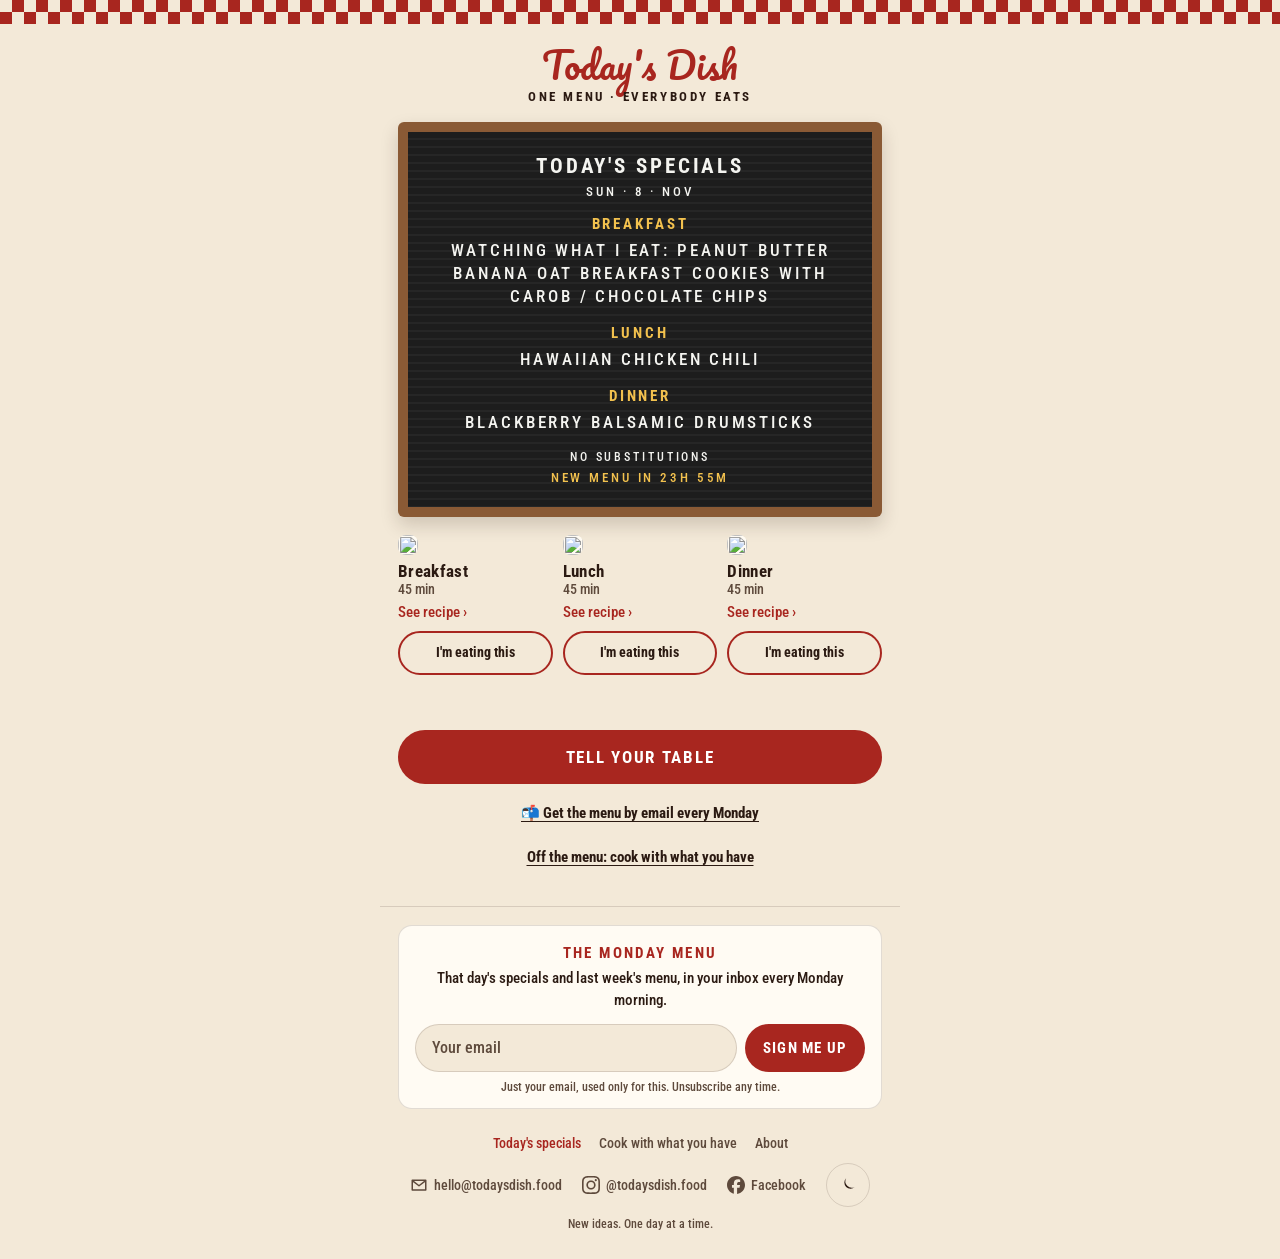
==== index.html @ c0775a4b "Site: Monday email pop-up, always-visible sign-up, and admin page The sign-up pop-up now opens by it" ====
<!DOCTYPE html>
<html lang="en">
<head>
<meta charset="UTF-8">
<title>Today's Dish</title>
<meta name="viewport" content="width=device-width, initial-scale=1">
<meta name="description" content="One breakfast, one lunch and one dinner. Everybody eats the same three meals today.">
<link rel="preconnect" href="https://fonts.googleapis.com">
<link rel="preconnect" href="https://fonts.gstatic.com" crossorigin>
<link href="https://fonts.googleapis.com/css2?family=Pacifico&family=Roboto+Condensed:wght@500;700&display=swap" rel="stylesheet">
<link rel="stylesheet" href="assets/diner.css">
<link rel="icon" href="assets/icon.svg" type="image/svg+xml">
<link rel="icon" href="assets/icon-192.png" type="image/png" sizes="192x192">
<link rel="apple-touch-icon" href="assets/apple-touch-icon.png">
<link rel="manifest" href="manifest.webmanifest">
<meta name="theme-color" content="#A8261F">
<!-- Microsoft Clarity (visitor analytics) -->
<script type="text/javascript">
    (function(c,l,a,r,i,t,y){
        c[a]=c[a]||function(){(c[a].q=c[a].q||[]).push(arguments)};
        t=l.createElement(r);t.async=1;t.src="https://www.clarity.ms/tag/"+i;
        y=l.getElementsByTagName(r)[0];y.parentNode.insertBefore(t,y);
    })(window, document, "clarity", "script", "z5w3vgtm2a");
</script>
<!-- Link previews: a fixed card (scripts/make_preview_card.py). Chat apps keep a link's
     preview for days, so it never names dishes; the shared message text does. -->
<meta property="og:type" content="website">
<meta property="og:site_name" content="Today's Dish">
<meta property="og:title" content="Today's Dish: one menu, everybody eats">
<meta property="og:description" content="Today's breakfast, lunch and dinner, picked for everyone. Just eat them.">
<meta property="og:url" content="https://www.todaysdish.food/">
<meta property="og:image" content="https://www.todaysdish.food/assets/brand/og-card.jpg">
<meta property="og:image:width" content="1200">
<meta property="og:image:height" content="630">
<meta property="og:image:alt" content="Today's Dish: what's on the menu today? Breakfast, lunch and dinner.">
<meta name="twitter:card" content="summary_large_image">
</head>

<body>
<script src="assets/common.js"></script>
<div class="checker" aria-hidden="true"></div>

<header class="site-header">
  <a class="logo" href="./index.html">Today's Dish</a>
  <p class="tagline">One menu · Everybody eats</p>
</header>

<main class="wrap">
  <section class="board-frame" aria-label="Today's specials">
    <div class="board" id="board" aria-live="polite">
      <div class="board-title">Today's specials</div>
      <div class="board-date" id="boardDate">· · ·</div>
    </div>
  </section>

  <div class="tiles" id="tiles"></div>
  <p class="streak" id="streak" aria-live="polite" hidden></p>
  <p class="crowd" id="crowd" hidden></p>

  <div class="actions-col">
    <button type="button" class="btn-primary" onclick="openShareModal()">Tell your table</button>
    <button type="button" class="text-link link-btn" onclick="openMondayEmail()">📬 Get the menu by email every Monday</button>
    <a class="text-link" href="./cook.html">Off the menu: cook with what you have</a>
  </div>
</main>

<footer class="site-footer">
  <a href="./index.html" aria-current="page">Today's specials</a>
  <a href="./cook.html">Cook with what you have</a>
  <a href="./about.html">About</a>
  <div class="footer-social">
    <a class="ig-link" href="https://www.instagram.com/todaysdish.food/" target="_blank" rel="noopener"><svg width="18" height="18" viewBox="0 0 24 24" aria-hidden="true"><path fill="currentColor" d="M7.0301.084c-1.2768.0602-2.1487.264-2.911.5634-.7888.3075-1.4575.72-2.1228 1.3877-.6652.6677-1.075 1.3368-1.3802 2.127-.2954.7638-.4956 1.6365-.552 2.914-.0564 1.2775-.0689 1.6882-.0626 4.947.0062 3.2586.0206 3.6671.0825 4.9473.061 1.2765.264 2.1482.5635 2.9107.308.7889.72 1.4573 1.388 2.1228.6679.6655 1.3365 1.0743 2.1285 1.38.7632.295 1.6361.4961 2.9134.552 1.2773.056 1.6884.069 4.9462.0627 3.2578-.0062 3.668-.0207 4.9478-.0814 1.28-.0607 2.147-.2652 2.9098-.5633.7889-.3086 1.4578-.72 2.1228-1.3881.665-.6682 1.0745-1.3378 1.3795-2.1284.2957-.7632.4966-1.636.552-2.9124.056-1.2809.0692-1.6898.063-4.948-.0063-3.2583-.021-3.6668-.0817-4.9465-.0607-1.2797-.264-2.1487-.5633-2.9117-.3084-.7889-.72-1.4568-1.3876-2.1228C21.2982 1.33 20.628.9208 19.8378.6165 19.074.321 18.2017.1197 16.9244.0645 15.6471.0093 15.236-.005 11.977.0014 8.718.0076 8.31.0215 7.0301.0839m.1402 21.6932c-1.17-.0509-1.8053-.2453-2.2287-.408-.5606-.216-.96-.4771-1.3819-.895-.422-.4178-.6811-.8186-.9-1.378-.1644-.4234-.3624-1.058-.4171-2.228-.0595-1.2645-.072-1.6442-.079-4.848-.007-3.2037.0053-3.583.0607-4.848.05-1.169.2456-1.805.408-2.2282.216-.5613.4762-.96.895-1.3816.4188-.4217.8184-.6814 1.3783-.9003.423-.1651 1.0575-.3614 2.227-.4171 1.2655-.06 1.6447-.072 4.848-.079 3.2033-.007 3.5835.005 4.8495.0608 1.169.0508 1.8053.2445 2.228.408.5608.216.96.4754 1.3816.895.4217.4194.6816.8176.9005 1.3787.1653.4217.3617 1.056.4169 2.2263.0602 1.2655.0739 1.645.0796 4.848.0058 3.203-.0055 3.5834-.061 4.848-.051 1.17-.245 1.8055-.408 2.2294-.216.5604-.4763.96-.8954 1.3814-.419.4215-.8181.6811-1.3783.9-.4224.1649-1.0577.3617-2.2262.4174-1.2656.0595-1.6448.072-4.8493.079-3.2045.007-3.5825-.006-4.848-.0608M16.953 5.5864A1.44 1.44 0 1 0 18.39 4.144a1.44 1.44 0 0 0-1.437 1.4424M5.8385 12.012c.0067 3.4032 2.7706 6.1557 6.173 6.1493 3.4026-.0065 6.157-2.7701 6.1506-6.1733-.0065-3.4032-2.771-6.1565-6.174-6.1498-3.403.0067-6.156 2.771-6.1496 6.1738M8 12.0077a4 4 0 1 1 4.008 3.9921A3.9996 3.9996 0 0 1 8 12.0077"/></svg>@todaysdish.food</a>
    <a class="ig-link" href="https://www.facebook.com/todaysdish.food" target="_blank" rel="noopener"><svg width="18" height="18" viewBox="0 0 24 24" aria-hidden="true"><path fill="currentColor" d="M9.101 23.691v-7.98H6.627v-3.667h2.474v-1.58c0-4.085 1.848-5.978 5.858-5.978.401 0 .955.042 1.468.103a8.68 8.68 0 0 1 1.141.195v3.325a8.623 8.623 0 0 0-.653-.036 26.805 26.805 0 0 0-.733-.009c-.707 0-1.259.096-1.675.309a1.686 1.686 0 0 0-.679.622c-.258.42-.374.995-.374 1.752v1.297h3.919l-.386 2.103-.287 1.564h-3.246v8.245C19.396 23.238 24 18.179 24 12.044c0-6.627-5.373-12-12-12s-12 5.373-12 12c0 5.628 3.874 10.35 9.101 11.647Z"/></svg>Facebook</a>
    <button type="button" class="theme-btn" onclick="toggleDark()" aria-label="Toggle dark mode">
      <svg width="18" height="18" viewBox="0 0 24 24" aria-hidden="true"><path d="M21 14.5A8.5 8.5 0 0 1 9.5 3a7 7 0 1 0 11.5 11.5Z" fill="currentColor"/></svg>
    </button>
  </div>
  <p class="footer-note">New ideas. One day at a time.</p>
</footer>

<!-- Recipe sheet, filled when a photo is tapped -->
<div class="overlay" id="recipeOverlay">
  <div class="sheet" role="dialog" aria-modal="true" aria-labelledby="recipeName">
    <div class="sheet-head">
      <div class="sheet-title">Today's recipe</div>
      <button type="button" class="close-btn" onclick="closeOverlay('recipeOverlay')" aria-label="Close">✕</button>
    </div>
    <div id="recipeImgWrap"></div>
    <p class="sheet-meal" id="recipeMeal"></p>
    <h2 class="sheet-name" id="recipeName"></h2>
    <p class="sheet-meta" id="recipeMeta"></p>
    <button type="button" class="eat-btn" id="eatBtn" aria-pressed="false" onclick="toggleEating()">I'm eating this</button>
    <p class="eat-count" id="eatCount" hidden></p>
    <a class="ig-tag" id="igTag" href="https://www.instagram.com/todaysdish.food/" target="_blank" rel="noopener" hidden><svg width="18" height="18" viewBox="0 0 24 24" aria-hidden="true"><path fill="currentColor" d="M7.0301.084c-1.2768.0602-2.1487.264-2.911.5634-.7888.3075-1.4575.72-2.1228 1.3877-.6652.6677-1.075 1.3368-1.3802 2.127-.2954.7638-.4956 1.6365-.552 2.914-.0564 1.2775-.0689 1.6882-.0626 4.947.0062 3.2586.0206 3.6671.0825 4.9473.061 1.2765.264 2.1482.5635 2.9107.308.7889.72 1.4573 1.388 2.1228.6679.6655 1.3365 1.0743 2.1285 1.38.7632.295 1.6361.4961 2.9134.552 1.2773.056 1.6884.069 4.9462.0627 3.2578-.0062 3.668-.0207 4.9478-.0814 1.28-.0607 2.147-.2652 2.9098-.5633.7889-.3086 1.4578-.72 2.1228-1.3881.665-.6682 1.0745-1.3378 1.3795-2.1284.2957-.7632.4966-1.636.552-2.9124.056-1.2809.0692-1.6898.063-4.948-.0063-3.2583-.021-3.6668-.0817-4.9465-.0607-1.2797-.264-2.1487-.5633-2.9117-.3084-.7889-.72-1.4568-1.3876-2.1228C21.2982 1.33 20.628.9208 19.8378.6165 19.074.321 18.2017.1197 16.9244.0645 15.6471.0093 15.236-.005 11.977.0014 8.718.0076 8.31.0215 7.0301.0839m.1402 21.6932c-1.17-.0509-1.8053-.2453-2.2287-.408-.5606-.216-.96-.4771-1.3819-.895-.422-.4178-.6811-.8186-.9-1.378-.1644-.4234-.3624-1.058-.4171-2.228-.0595-1.2645-.072-1.6442-.079-4.848-.007-3.2037.0053-3.583.0607-4.848.05-1.169.2456-1.805.408-2.2282.216-.5613.4762-.96.895-1.3816.4188-.4217.8184-.6814 1.3783-.9003.423-.1651 1.0575-.3614 2.227-.4171 1.2655-.06 1.6447-.072 4.848-.079 3.2033-.007 3.5835.005 4.8495.0608 1.169.0508 1.8053.2445 2.228.408.5608.216.96.4754 1.3816.895.4217.4194.6816.8176.9005 1.3787.1653.4217.3617 1.056.4169 2.2263.0602 1.2655.0739 1.645.0796 4.848.0058 3.203-.0055 3.5834-.061 4.848-.051 1.17-.245 1.8055-.408 2.2294-.216.5604-.4763.96-.8954 1.3814-.419.4215-.8181.6811-1.3783.9-.4224.1649-1.0577.3617-2.2262.4174-1.2656.0595-1.6448.072-4.8493.079-3.2045.007-3.5825-.006-4.848-.0608M16.953 5.5864A1.44 1.44 0 1 0 18.39 4.144a1.44 1.44 0 0 0-1.437 1.4424M5.8385 12.012c.0067 3.4032 2.7706 6.1557 6.173 6.1493 3.4026-.0065 6.157-2.7701 6.1506-6.1733-.0065-3.4032-2.771-6.1565-6.174-6.1498-3.403.0067-6.156 2.771-6.1496 6.1738M8 12.0077a4 4 0 1 1 4.008 3.9921A3.9996 3.9996 0 0 1 8 12.0077"/></svg><span>Made it? Post your plate with <b>#TodaysDish</b></span></a>
    <h3>Ingredients</h3>
    <ul id="recipeIngredients"></ul>
    <h3>Method</h3>
    <ol id="recipeSteps"></ol>
  </div>
</div>

<script>
const MEALS = [["breakfast", "Breakfast"], ["lunch", "Lunch"], ["dinner", "Dinner"]];
let today = null;

// Board space is tight, so drop filler like "How To Make" from recipe titles
function shortName(name) {
  return String(name || "").replace(/^how to (make|cook)\s+/i, "").replace(/\s+recipe$/i, "").trim();
}

// "YYYY-MM-DD" -> local Date (new Date("YYYY-MM-DD") is UTC and shows the previous day west of GMT)
function parseLocalDate(s) {
  const [y, m, d] = String(s).split("-").map(Number);
  return new Date(y, m - 1, d);
}

function el(tag, className, text) {
  const e = document.createElement(tag);
  if (className) e.className = className;
  if (text !== undefined) e.textContent = text;
  return e;
}

function cookTime(d) {
  if (!d.cookTime) return "";
  const h = Math.floor(d.cookTime / 60), m = d.cookTime % 60;
  return [h ? h + " hr" : "", m ? m + " min" : ""].filter(Boolean).join(" ");
}

function renderBoard(data) {
  const date = parseLocalDate(data.date);
  const day = date.toLocaleDateString("en-GB", { weekday: "short" });
  const month = date.toLocaleDateString("en-GB", { month: "short" });
  document.getElementById("boardDate").textContent = day + " · " + date.getDate() + " · " + month;

  const board = document.getElementById("board");
  const tiles = document.getElementById("tiles");
  for (const [key, label] of MEALS) {
    const d = data[key];
    if (!d) continue;
    board.append(el("div", "board-meal", label), el("div", "board-dish", shortName(d.name)));

    // Each tile: the photo opens the recipe; its own button says "I'm eating this" in one tap
    const tile = el("div", "tile");
    tile.dataset.meal = key;
    const open = el("button", "tile-open");
    open.type = "button";
    open.setAttribute("aria-label", label + ": " + d.name + ". See recipe");
    open.onclick = () => openRecipe(key, label);
    const img = el("img");
    img.src = d.image;
    img.alt = "";
    const photo = el("span", "tile-photo");
    photo.append(img, el("span", "tile-check", "✓"));
    open.append(photo, el("span", "tile-label", label));
    if (cookTime(d)) open.append(el("span", "tile-time", cookTime(d)));
    open.append(el("span", "tile-hint", "See recipe ›"));

    const eat = el("button", "tile-eat", "I'm eating this");
    eat.type = "button";
    eat.setAttribute("aria-pressed", "false");
    eat.setAttribute("aria-label", "I'm eating today's " + label.toLowerCase());
    eat.onclick = () => toggleEating(key);

    tile.append(open, eat, el("span", "tile-count"));
    tiles.append(tile);
  }
  board.append(el("div", "board-foot", "No substitutions"), el("div", "board-next", ""));
  updateCountdown();
  setInterval(updateCountdown, 30000);
  renderEating();

  const names = MEALS.filter(([k]) => data[k]).map(([k, label]) => label + ": " + shortName(data[k].name));
  setShareText("Today's specials 🍽️ " + names.join(". ") + ". Everybody eats the same today #TodaysDish");
}

function openRecipe(key, label) {
  const d = today[key];
  const img = el("img", "sheet-img");
  img.src = d.image;
  img.alt = d.name;
  document.getElementById("recipeImgWrap").replaceChildren(img);
  document.getElementById("recipeMeal").textContent = label;
  document.getElementById("recipeName").textContent = d.name;
  const n = Array.isArray(d.ingredients) ? d.ingredients.length : 0;
  document.getElementById("recipeMeta").textContent = [cookTime(d), n ? n + " ingredients" : ""].filter(Boolean).join(" · ");

  const ing = document.getElementById("recipeIngredients");
  ing.replaceChildren(...(d.ingredients || []).map(i => el("li", "", i)));
  const steps = document.getElementById("recipeSteps");
  steps.replaceChildren(...(d.steps || []).map(s => el("li", "", s)));

  openMeal = key;
  renderEating();
  openOverlay("recipeOverlay");
}

/* Countdown: the menu changes at 00:00 GMT */
function updateCountdown() {
  const now = new Date();
  const next = new Date(Date.UTC(now.getUTCFullYear(), now.getUTCMonth(), now.getUTCDate()));
  if (next <= now) next.setUTCDate(next.getUTCDate() + 1);
  const mins = Math.ceil((next - now) / 60000);
  const h = Math.floor(mins / 60), m = mins % 60;
  const node = document.querySelector(".board-next");
  if (node) node.textContent = "New menu in " + (h ? h + "h " + m + "m" : m + "m");
}

/* "I'm eating this" and streak, kept on this device only (no accounts) */
const EAT_KEY = "todaysdish_eating";
let openMeal = null;

function loadEating() {
  try { return JSON.parse(localStorage.getItem(EAT_KEY)) || {}; } catch (e) { return {}; }
}
function saveEating(log) {
  // Two months is plenty for a streak
  const keep = Object.keys(log).sort().slice(-60);
  try { localStorage.setItem(EAT_KEY, JSON.stringify(Object.fromEntries(keep.map(k => [k, log[k]])))); } catch (e) {}
}
function shiftDate(iso, days) {
  const d = parseLocalDate(iso);
  d.setDate(d.getDate() + days);
  return d.getFullYear() + "-" + String(d.getMonth() + 1).padStart(2, "0") + "-" + String(d.getDate()).padStart(2, "0");
}
function streakDays(log, todayIso) {
  // Today counts once picked; until then a streak running to yesterday is still alive
  let day = (log[todayIso] || []).length ? todayIso : shiftDate(todayIso, -1);
  let n = 0;
  while ((log[day] || []).length) { n++; day = shiftDate(day, -1); }
  return n;
}

function toggleEating(meal = openMeal) {
  if (!today || !meal) return;
  const log = loadEating();
  const picks = new Set(log[today.date] || []);
  const adding = !picks.has(meal);
  if (adding) picks.add(meal); else picks.delete(meal);
  if (picks.size) log[today.date] = [...picks]; else delete log[today.date];
  saveEating(log);
  renderEating();
  sendEating(meal, adding);
  if (adding) {
    const n = streakDays(log, today.date);
    showToast(n > 1 ? "Enjoy! 🔥 " + n + "-day streak" : "Enjoy! Come back tomorrow to start a streak 🔥");
    offerMondayEmail();
  }
}

function renderEating() {
  if (!today) return;
  const log = loadEating();
  const picks = log[today.date] || [];
  document.querySelectorAll(".tile").forEach(t => {
    const on = picks.includes(t.dataset.meal);
    t.classList.toggle("eating", on);
    const b = t.querySelector(".tile-eat");
    b.setAttribute("aria-pressed", on ? "true" : "false");
    b.textContent = on ? "✓ Eating" : "I'm eating this";
  });

  const btn = document.getElementById("eatBtn");
  const on = openMeal && picks.includes(openMeal);
  btn.setAttribute("aria-pressed", on ? "true" : "false");
  btn.textContent = on ? "✓ You're eating this" : "I'm eating this";
  document.getElementById("igTag").hidden = !on;

  const n = streakDays(log, today.date);
  const line = document.getElementById("streak");
  const labels = MEALS.filter(([k]) => picks.includes(k)).map(([, l]) => l.toLowerCase());
  if (picks.length) {
    line.textContent = (n > 1 ? "🔥 " + n + "-day streak · " : "") + "You're eating today's " + labels.join(" and ");
  } else if (n > 0) {
    line.textContent = "🔥 " + n + "-day streak. Tap I'm eating this to keep it going";
  }
  line.hidden = !picks.length && n === 0;
  renderCounts();
}

/* Shared count of everyone eating today's dishes (Cloudflare Worker + D1).
   If the counter isn't reachable the lines stay hidden and nothing else changes. */
const COUNTER_URL = "https://todaysdish-ingredients.mattbrianburnett.workers.dev/eats";
const SHOW_COUNTS_FROM = 3; // a near-empty counter reads as nobody's here
let counts = null;

function deviceId() {
  try {
    let id = localStorage.getItem("todaysdish_device");
    if (!id) {
      id = crypto.randomUUID();
      localStorage.setItem("todaysdish_device", id);
    }
    return id;
  } catch (e) {
    return null;
  }
}
function takeCounts(c) {
  if (c && typeof c.people === "number" && c.day === today.date) {
    counts = c;
    renderCounts();
  }
}
function loadCounts() {
  fetch(COUNTER_URL + "?day=" + encodeURIComponent(today.date))
    .then(r => r.ok ? r.json() : null).then(takeCounts).catch(() => {});
}
function sendEating(meal, eating) {
  const device = deviceId();
  if (!device) return;
  fetch(COUNTER_URL, {
    method: "POST",
    headers: { "Content-Type": "application/json" },
    body: JSON.stringify({ day: today.date, meal, device, eating })
  }).then(r => r.ok ? r.json() : null).then(takeCounts).catch(() => {});
}
function renderCounts() {
  const crowd = document.getElementById("crowd");
  const people = counts ? counts.people : 0;
  crowd.hidden = people < SHOW_COUNTS_FROM;
  crowd.textContent = people.toLocaleString() + " people are eating today's specials";

  document.querySelectorAll(".tile").forEach(t => {
    const n = counts ? counts[t.dataset.meal] || 0 : 0;
    const c = t.querySelector(".tile-count");
    c.textContent = n >= SHOW_COUNTS_FROM ? n.toLocaleString() + " eating" : "";
  });

  const one = document.getElementById("eatCount");
  const n = counts && openMeal ? counts[openMeal] || 0 : 0;
  one.hidden = n < SHOW_COUNTS_FROM;
  one.textContent = n.toLocaleString() + " people are eating this today";
}

// "no-cache" revalidates with the server so returning visitors never see yesterday's cached file
fetch("today.json", { cache: "no-cache" })
  .then(r => { if (!r.ok) throw new Error(r.status); return r.json(); })
  .then(data => {
    today = data;
    renderBoard(data);
    loadCounts();
  })
  .catch(() => {
    document.getElementById("boardDate").textContent = "Refresh the page to see today's specials";
  });
</script>
</body>
</html>
---- assets/diner.css ----
/* Today's Dish: shared diner letterboard theme for every page */
:root {
  --bg: #F3E9D8;
  --ink: #2B1A12;
  --muted: #5E4A3C;
  --red: #A8261F;
  --btn: #A8261F;
  --btn-text: #FFFFFF;
  --card: #FFFBF3;
  --border: rgba(43, 26, 18, 0.14);
  --frame: #8A5A35;
  --felt: #1D1D1D;
  --felt-line: #262626;
  --letter: #F4F4F0;
  --gold: #F2C14E;
  --shadow: 0 8px 18px rgba(43, 26, 18, 0.18);
  /* Motion tokens */
  --ease-out: cubic-bezier(0.23, 1, 0.32, 1);
  --ease-drawer: cubic-bezier(0.32, 0.72, 0, 1);
  --ease-in-out: cubic-bezier(0.77, 0, 0.175, 1);
  color-scheme: light;
}
body.dark {
  --bg: #17120E;
  --ink: #F3E9D8;
  --muted: #C9B8A6;
  --red: #F06A5F;
  --card: #221A14;
  --border: rgba(243, 233, 216, 0.14);
  --frame: #6B4529;
  --shadow: 0 10px 24px rgba(0, 0, 0, 0.45);
  color-scheme: dark;
}

* { box-sizing: border-box; }
body {
  margin: 0;
  min-height: 100vh;
  background: var(--bg);
  color: var(--ink);
  font-family: "Roboto Condensed", "Arial Narrow", Arial, sans-serif;
  -webkit-tap-highlight-color: transparent;
}
a { color: var(--ink); }
a:hover { color: var(--red); }
button { font-family: inherit; }
:focus-visible { outline: 3px solid var(--gold); outline-offset: 2px; }

.checker {
  height: 24px;
  background: repeating-conic-gradient(var(--btn) 0 25%, var(--bg) 0 50%) 0 0 / 24px 24px;
}

.wrap { max-width: 520px; margin: 0 auto; padding: 0 18px; }
.wrap.wide { max-width: 1100px; }

/* Header */
.site-header { text-align: center; padding: 18px 18px 0; }
.logo {
  font-family: "Pacifico", cursive;
  font-size: 36px;
  line-height: 1.25;
  color: var(--red);
  text-decoration: none;
}
.logo:hover { color: var(--red); }
.tagline {
  margin: 2px 0 0;
  font-size: 13px;
  font-weight: 700;
  letter-spacing: 0.2em;
  text-transform: uppercase;
}

/* Letterboard */
.board-frame {
  margin: 18px 0 0;
  padding: 10px;
  background: var(--frame);
  border-radius: 6px;
  box-shadow: var(--shadow);
}
.board {
  padding: 22px 14px;
  background-color: var(--felt);
  background-image: repeating-linear-gradient(180deg, var(--felt) 0 6px, var(--felt-line) 6px 8px);
  color: var(--letter);
  text-align: center;
  text-transform: uppercase;
  letter-spacing: 0.18em;
  font-weight: 500;
  display: flex;
  flex-direction: column;
  gap: 6px;
  min-height: 300px;
  justify-content: center;
}
.board-title { font-size: 21px; font-weight: 700; }
.board-date { font-size: 13px; }
.board-meal { margin-top: 10px; font-size: 15px; font-weight: 700; color: var(--gold); }
.board-dish { font-size: 17px; line-height: 1.35; }
.board-foot { margin-top: 10px; font-size: 12px; }
.board-next { font-size: 13px; color: var(--gold); }

/* Photo tiles under the board */
.tiles { display: grid; grid-template-columns: repeat(3, minmax(0, 1fr)); gap: 10px; margin: 18px 0 0; }
.tile { display: flex; flex-direction: column; align-items: stretch; gap: 10px; text-align: center; }
.tile-open {
  display: flex;
  flex-direction: column;
  gap: 6px;
  padding: 0;
  border: none;
  background: transparent;
  color: var(--ink);
  cursor: pointer;
  text-align: center;
}
/* One-tap "I'm eating this" under each photo */
.tile-eat {
  min-height: 44px;
  padding: 0 6px;
  border: 2px solid var(--btn);
  border-radius: 999px;
  background: transparent;
  color: var(--ink);
  font-size: 14px;
  font-weight: 700;
  line-height: 1.1;
  cursor: pointer;
  transition: transform 160ms var(--ease-out), background-color 200ms ease, color 200ms ease;
}
.tile-eat[aria-pressed="true"] { background: var(--btn); color: var(--btn-text); }
.tile-eat:active { transform: scale(0.97); }
.tile-count { min-height: 1.2em; font-size: 13px; font-weight: 700; color: var(--red); }
.tile img {
  width: 100%;
  aspect-ratio: 1 / 1;
  border-radius: 8px;
  object-fit: cover;
  display: block;
  background: var(--card);
  transition: transform 160ms var(--ease-out);
}
.tile-photo { position: relative; display: block; }
/* "You're eating this" badge on the photo */
.tile-check {
  position: absolute;
  top: 6px;
  right: 6px;
  width: 28px;
  height: 28px;
  border-radius: 50%;
  background: var(--btn);
  color: #FFFFFF;
  font-size: 16px;
  font-weight: 700;
  display: flex;
  align-items: center;
  justify-content: center;
  box-shadow: 0 2px 6px rgba(0, 0, 0, 0.3);
  opacity: 0;
  transform: scale(0.9);
  transition: opacity 200ms var(--ease-out), transform 200ms var(--ease-out);
}
.tile.eating .tile-check { opacity: 1; transform: scale(1); }
.tile.eating img { outline: 3px solid var(--btn); outline-offset: -3px; }
.tile-label { font-size: 17px; font-weight: 700; letter-spacing: 0.02em; }
.tile-time { margin-top: -6px; font-size: 14px; font-weight: 500; color: var(--muted); }
.tile-hint {
  font-size: 15px;
  font-weight: 500;
  color: var(--red);
}
@media (hover: hover) and (pointer: fine) { .tile-open:hover .tile-hint { text-decoration: underline; text-underline-offset: 3px; } }
@media (hover: hover) and (pointer: fine) { .tile-open:hover img { transform: translateY(-2px); } }
.tile-open:active img { transform: scale(0.97); }

/* Buttons and links */
.actions-col { display: flex; flex-direction: column; gap: 14px; align-items: center; margin: 30px 0 0; }
.btn-primary {
  width: 100%;
  min-height: 54px;
  border: none;
  border-radius: 999px;
  background: var(--btn);
  color: var(--btn-text);
  font-size: 17px;
  font-weight: 700;
  letter-spacing: 0.1em;
  text-transform: uppercase;
  cursor: pointer;
  transition: transform 160ms var(--ease-out);
}
.btn-primary:active { transform: scale(0.97); }
/* A link styled as the main button keeps white text (plain links turn red on hover) */
a.btn-primary { display: flex; align-items: center; justify-content: center; text-decoration: none; }
a.btn-primary, a.btn-primary:hover { color: var(--btn-text); }
.btn-primary:disabled { opacity: 0.6; cursor: not-allowed; }
.text-link { font-size: 15px; font-weight: 700; text-underline-offset: 3px; padding: 6px 0; }
.streak { margin: 22px 0 0; text-align: center; font-size: 15px; font-weight: 700; line-height: 1.4; }
.eat-btn {
  margin: 14px 0 4px;
  width: 100%;
  min-height: 50px;
  border: 2px solid var(--btn);
  border-radius: 999px;
  background: transparent;
  color: var(--ink);
  font-size: 16px;
  font-weight: 700;
  letter-spacing: 0.08em;
  text-transform: uppercase;
  cursor: pointer;
  transition: transform 160ms var(--ease-out), background-color 200ms ease, color 200ms ease;
}
.eat-btn[aria-pressed="true"] { background: var(--btn); color: var(--btn-text); }
.crowd { margin: 6px 0 0; text-align: center; font-size: 14px; font-weight: 700; color: var(--red); letter-spacing: 0.04em; }
.eat-count { margin: 4px 0 0; text-align: center; font-size: 14px; font-weight: 700; color: var(--muted); }
.eat-btn:active { transform: scale(0.97); }

/* Footer */
.site-footer {
  margin: 34px auto 0;
  padding: 18px 18px 28px;
  border-top: 1px solid var(--border);
  max-width: 520px;
  display: flex;
  flex-wrap: wrap;
  justify-content: center;
  align-items: center;
  gap: 4px 18px;
  font-size: 14px;
  font-weight: 500;
}
.site-footer a { text-decoration: none; padding: 8px 0; color: var(--muted); }
.site-footer a:hover { color: var(--red); }
.site-footer a[aria-current="page"] { color: var(--red); }
.theme-btn {
  min-width: 44px;
  min-height: 44px;
  border: 1px solid var(--border);
  border-radius: 999px;
  background: transparent;
  color: var(--ink);
  display: inline-flex;
  align-items: center;
  justify-content: center;
  cursor: pointer;
}
.footer-note { width: 100%; margin: 6px 0 0; text-align: center; font-size: 12px; font-weight: 500; color: var(--muted); }

/* Section heading used on cook and about */
.page-title {
  margin: 22px 0 4px;
  font-size: 26px;
  font-weight: 700;
  letter-spacing: 0.12em;
  text-transform: uppercase;
  text-align: center;
}
.page-sub { margin: 0; text-align: center; color: var(--muted); font-size: 15px; }

/* Cards (cook results, about) */
.card {
  background: var(--card);
  border: 1px solid var(--border);
  border-radius: 14px;
  padding: 18px;
  box-shadow: var(--shadow);
}
.card h2 { margin: 0 0 8px; font-size: 20px; line-height: 1.25; }
.card p { margin: 0 0 10px; line-height: 1.55; font-size: 16px; }
.card img { width: 100%; border-radius: 10px; margin: 10px 0 12px; display: block; }
.badges { display: flex; gap: 6px; flex-wrap: wrap; margin-bottom: 10px; }
.badge {
  font-size: 12px;
  font-weight: 700;
  padding: 5px 10px;
  border-radius: 999px;
  border: 1px solid var(--border);
  color: var(--muted);
  letter-spacing: 0.04em;
}
.badge.accent { color: var(--red); border-color: var(--red); }
.badge.good { color: var(--ink); background: var(--gold); border-color: var(--gold); }
body.dark .badge.good { color: #2B1A12; }
.card h3, .sheet h3 {
  margin: 16px 0 8px;
  font-size: 13px;
  font-weight: 700;
  letter-spacing: 0.16em;
  text-transform: uppercase;
  color: var(--red);
}
.card ul, .card ol, .sheet ul, .sheet ol { margin: 0 0 0 20px; padding: 0; line-height: 1.5; }
.card li, .sheet li { margin-bottom: 6px; }
hr.sep { border: none; border-top: 1px dashed var(--border); margin: 14px 0; }

/* Toast */
.toast {
  position: fixed;
  left: 50%;
  bottom: 18px;
  transform: translateX(-50%);
  background: var(--ink);
  color: var(--bg);
  border-radius: 999px;
  padding: 10px 16px;
  font-size: 14px;
  font-weight: 700;
  z-index: 10002;
  /* Transitions (not keyframes) so a second copy mid-animation retargets smoothly */
  visibility: hidden;
  opacity: 0;
  transform: translate(-50%, 100%);
  transition: opacity 400ms ease, transform 400ms ease, visibility 0s linear 400ms;
}
.toast.show {
  visibility: visible;
  opacity: 1;
  transform: translate(-50%, 0);
  transition: opacity 400ms ease, transform 400ms ease, visibility 0s;
}

/* Overlays: share sheet and recipe sheet.
   Always laid out; visibility delays on close so the slide-down can finish. */
.overlay {
  position: fixed;
  inset: 0;
  background: rgba(20, 12, 8, 0.6);
  display: flex;
  align-items: flex-end;
  justify-content: center;
  z-index: 10001;
  visibility: hidden;
  opacity: 0;
  transition: opacity 500ms var(--ease-drawer), visibility 0s linear 500ms;
}
.overlay.open {
  visibility: visible;
  opacity: 1;
  transition: opacity 500ms var(--ease-drawer), visibility 0s;
}
.sheet {
  width: min(560px, 100%);
  max-height: 88vh;
  overflow-y: auto;
  background: var(--card);
  color: var(--ink);
  border-radius: 18px 18px 0 0;
  padding: 18px 18px 28px;
  box-shadow: var(--shadow);
  /* Phone: a drawer from the bottom edge, leaving the way it came */
  transform: translateY(100%);
  transition: transform 500ms var(--ease-drawer);
}
.overlay.open .sheet { transform: translateY(0); }
@media (min-width: 640px) {
  /* Wider screens: a centred modal, so it scales in place instead */
  .overlay { align-items: center; transition-duration: 250ms, 0s; transition-delay: 0s, 250ms; transition-timing-function: var(--ease-out), linear; }
  .overlay.open { transition-delay: 0s; }
  .sheet {
    border-radius: 18px;
    opacity: 0;
    transform: scale(0.96);
    transition: opacity 250ms var(--ease-out), transform 250ms var(--ease-out);
  }
  .overlay.open .sheet { opacity: 1; transform: scale(1); }
}
.sheet-head { display: flex; justify-content: space-between; align-items: center; gap: 12px; margin-bottom: 10px; }
.sheet-title { font-size: 15px; font-weight: 700; letter-spacing: 0.16em; text-transform: uppercase; }
.close-btn {
  min-width: 44px;
  min-height: 44px;
  border: 1px solid var(--border);
  border-radius: 999px;
  background: transparent;
  color: var(--ink);
  font-size: 18px;
  cursor: pointer;
}
.sheet-img { width: 100%; aspect-ratio: 3 / 2; object-fit: cover; border-radius: 12px; display: block; }
.sheet-meal { margin: 14px 0 0; font-size: 12px; font-weight: 700; letter-spacing: 0.16em; text-transform: uppercase; color: var(--red); }
.sheet-name { margin: 4px 0 4px; font-size: 24px; line-height: 1.2; }
.sheet-meta { margin: 0; color: var(--muted); font-size: 14px; }

.share-grid { display: grid; grid-template-columns: repeat(4, minmax(0, 1fr)); gap: 6px 4px; margin: 4px 0 16px; }
.share-icon {
  border: none;
  background: transparent;
  color: var(--ink);
  border-radius: 14px;
  padding: 8px 2px;
  display: flex;
  flex-direction: column;
  align-items: center;
  gap: 8px;
  font-size: 13px;
  font-weight: 700;
  cursor: pointer;
  /* Settles in a beat behind the sheet, one after another (delays below) */
  opacity: 0;
  transform: translateY(8px);
  transition: opacity 300ms var(--ease-out), transform 300ms var(--ease-out), border-color 200ms ease, background-color 200ms ease;
}
.overlay.open .share-icon { opacity: 1; transform: translateY(0); }
.overlay.open .share-icon:nth-child(1) { transition-delay: 80ms, 80ms, 0s, 0s; }
.overlay.open .share-icon:nth-child(2) { transition-delay: 120ms, 120ms, 0s, 0s; }
.overlay.open .share-icon:nth-child(3) { transition-delay: 160ms, 160ms, 0s, 0s; }
.overlay.open .share-icon:nth-child(4) { transition-delay: 200ms, 200ms, 0s, 0s; }
.overlay.open .share-icon:nth-child(5) { transition-delay: 240ms, 240ms, 0s, 0s; }
.overlay.open .share-icon:nth-child(6) { transition-delay: 280ms, 280ms, 0s, 0s; }
.overlay.open .share-icon:nth-child(7) { transition-delay: 320ms, 320ms, 0s, 0s; }
.overlay.open .share-icon:nth-child(8) { transition-delay: 360ms, 360ms, 0s, 0s; }
.overlay.open .share-icon:active { transform: scale(0.97); transition-delay: 0s; transition-duration: 160ms; }
@media (hover: hover) and (pointer: fine) {
  .share-icon:hover { background-color: var(--bg); }
}
.share-dot {
  width: 52px;
  height: 52px;
  border-radius: 50%;
  display: flex;
  align-items: center;
  justify-content: center;
}
.share-dot svg { width: 26px; height: 26px; display: block; }
.share-logo { width: 52px; height: 52px; display: block; }

/* Hover (mouse only): the circle lifts on a transition so it retargets cleanly when the
   pointer leaves; the mark gives one small wiggle. Separate translate/scale/rotate
   properties so the wiggle doesn't cancel the lift. */
.share-dot, .share-logo { transition: translate 200ms var(--ease-out), scale 200ms var(--ease-out); }
@media (hover: hover) and (pointer: fine) {
  .share-icon:hover .share-dot, .share-icon:hover .share-logo { translate: 0 -3px; scale: 1.06; }
  .share-icon:hover .share-dot svg, .share-icon:hover .share-logo { animation: share-wiggle 400ms var(--ease-in-out); }
}
@keyframes share-wiggle {
  0% { rotate: 0deg; }
  25% { rotate: -10deg; }
  50% { rotate: 8deg; }
  75% { rotate: -4deg; }
  100% { rotate: 0deg; }
}
/* Black marks (X, TikTok) need an edge to separate them from the dark sheet */
body.dark .share-dot { box-shadow: inset 0 0 0 1px rgba(255, 255, 255, 0.18); }
.copy-row { display: flex; gap: 10px; }
.copy-input {
  flex: 1;
  min-width: 0;
  min-height: 48px;
  padding: 0 12px;
  border-radius: 12px;
  border: 1px solid var(--border);
  background: transparent;
  color: var(--ink);
  font-size: 16px;
}
.copy-btn {
  min-height: 48px;
  padding: 0 18px;
  border: none;
  border-radius: 12px;
  background: var(--btn);
  color: var(--btn-text);
  font-weight: 700;
  cursor: pointer;
  transition: transform 160ms var(--ease-out);
}
.copy-btn:active { transform: scale(0.97); }
.modal-note { margin: 10px 0 0; color: var(--muted); font-size: 13px; line-height: 1.4; }

/* Reduced motion: keep the fades that explain what happened, drop the movement */
@media (prefers-reduced-motion: reduce) {
  .sheet, .overlay.open .sheet { transform: none; opacity: 0; transition: opacity 200ms ease; }
  .overlay.open .sheet { opacity: 1; }
  .share-icon, .overlay.open .share-icon { transform: none; transition: opacity 200ms ease; transition-delay: 0s; }
  .toast, .toast.show { transform: translate(-50%, 0); }
  .share-icon:hover .share-dot, .share-icon:hover .share-logo { translate: none; scale: none; }
  .share-icon:hover .share-dot svg, .share-icon:hover .share-logo { animation: none; }
  .tile img { transition: none; }
  .tile-open:hover img { transform: none; }
}
@media (prefers-reduced-motion: reduce) {
  .tile-check { transform: none; }
}

/* Instagram links */
.ig-link { display: inline-flex; align-items: center; gap: 6px; }
.ig-tag {
  display: inline-flex;
  align-items: center;
  justify-content: center;
  gap: 8px;
  font-size: 15px;
  text-decoration: none;
  padding: 8px 0;
  line-height: 1.3;
}
.ig-tag svg { flex-shrink: 0; color: var(--red); }
.ig-tag:hover span { text-decoration: underline; text-underline-offset: 3px; }
.ig-tag { width: 100%; margin-top: 6px; }
.ig-tag[hidden] { display: none; }

/* Instagram and Facebook together, on their own line under the footer links */
.footer-social { width: 100%; display: flex; flex-wrap: wrap; justify-content: center; align-items: center; gap: 4px 20px; }

/* Monday email: footer form and the one-time card after "I'm eating this" */
.news {
  width: 100%;
  margin: 0 0 14px;
  padding: 18px 16px 14px;
  background: var(--card);
  border: 1px solid var(--border);
  border-radius: 14px;
  text-align: center;
}
.news-title { margin: 0; font-size: 15px; font-weight: 700; letter-spacing: 0.16em; text-transform: uppercase; color: var(--red); }
.news-sub { margin: 6px 0 12px; font-size: 15px; line-height: 1.45; color: var(--ink); }
.news-form { display: flex; gap: 8px; }
.news-input {
  flex: 1;
  min-width: 0;
  min-height: 48px;
  padding: 0 16px;
  border: 1px solid var(--border);
  border-radius: 999px;
  background: var(--bg);
  color: var(--ink);
  font: 500 16px "Roboto Condensed", Arial, sans-serif; /* 16px stops phones zooming in */
}
.news-input::placeholder { color: var(--muted); }
.news-hp { position: absolute; left: -9999px; width: 1px; height: 1px; opacity: 0; }
.news-btn {
  min-height: 48px;
  padding: 0 18px;
  border: none;
  border-radius: 999px;
  background: var(--btn);
  color: var(--btn-text);
  font: 700 15px "Roboto Condensed", Arial, sans-serif;
  letter-spacing: 0.08em;
  text-transform: uppercase;
  white-space: nowrap;
  cursor: pointer;
  transition: transform 160ms var(--ease-out);
}
.news-btn:active { transform: scale(0.97); }
.news-btn:disabled { opacity: 0.7; cursor: default; }
.news-note { margin: 8px 0 0; min-height: 1.2em; font-size: 12px; color: var(--muted); }
.news-done { margin: 4px 0 0; font-size: 16px; font-weight: 700; line-height: 1.4; }
/* The pop-up uses the shared sheet; these only set its content */
.news-sheet { text-align: center; }
.news-hero { margin: 6px 0 0; font-size: 26px; font-weight: 700; line-height: 1.2; }
.news-sheet .news-sub { margin: 8px 0 16px; font-size: 16px; }
.news-later {
  margin: 4px auto 0;
  min-height: 44px;
  padding: 0 14px;
  border: none;
  background: none;
  color: var(--muted);
  font: 500 14px "Roboto Condensed", Arial, sans-serif;
  text-decoration: underline;
  text-underline-offset: 3px;
  cursor: pointer;
}
/* A button that reads as a text link (opens the pop-up from the home page) */
.link-btn { border: none; background: none; color: var(--ink); cursor: pointer; font-family: inherit; text-decoration: underline; }
.link-btn:hover { color: var(--red); }
@media (max-width: 380px) {
  .news-form { flex-direction: column; }
}
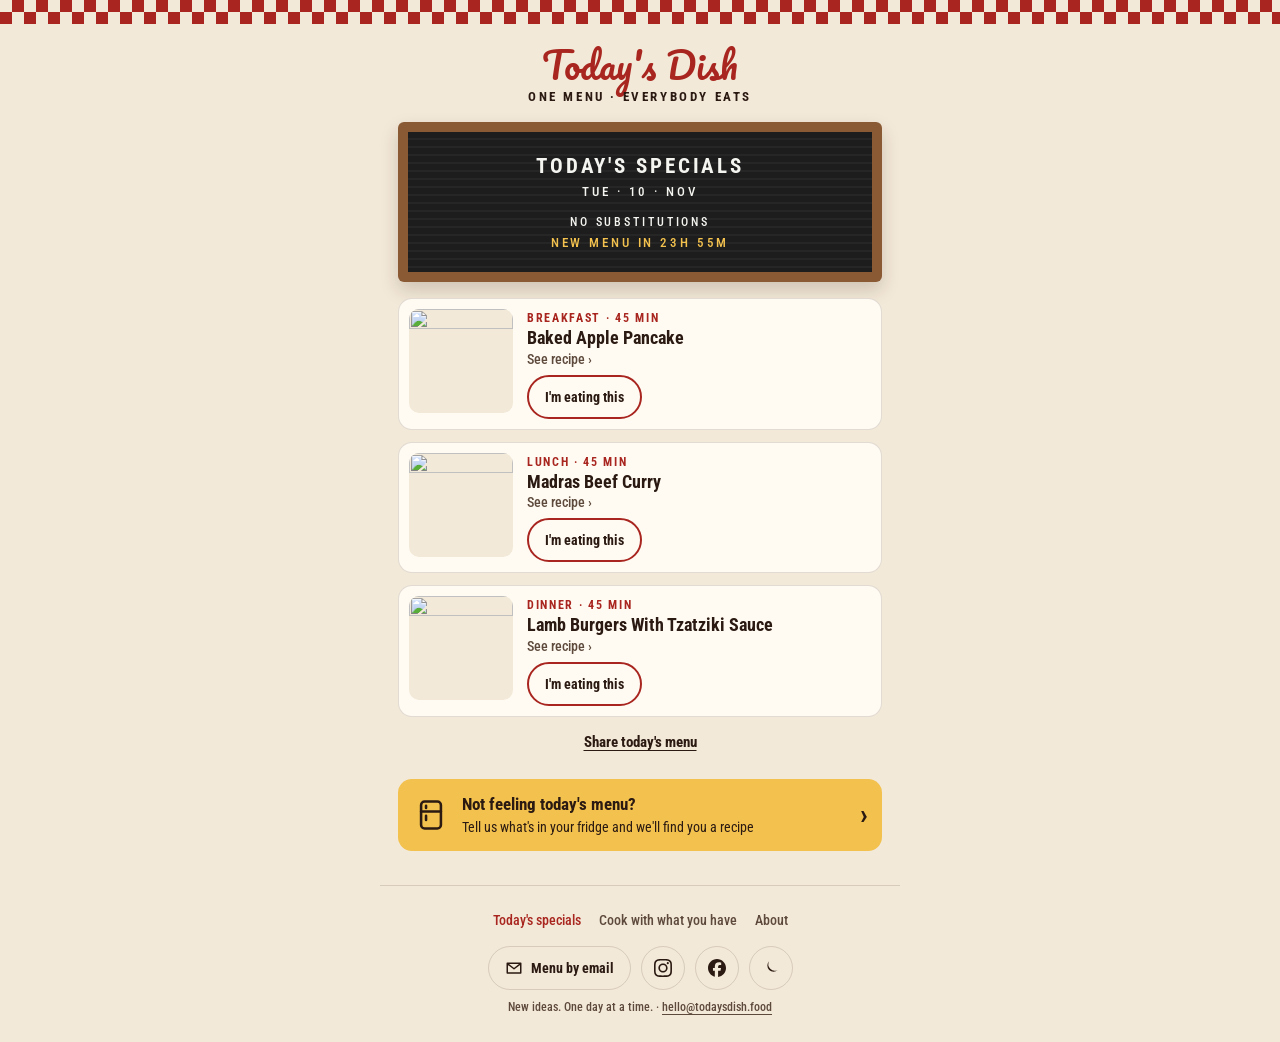
==== commit 375e1c75: "Home page as menu cards, with a fridge card and a slimmer footer Each dish is now one card (photo, m" ====
--- a/index.html
+++ b/index.html
@@ -8,7 +8,7 @@
 <link rel="preconnect" href="https://fonts.googleapis.com">
 <link rel="preconnect" href="https://fonts.gstatic.com" crossorigin>
 <link href="https://fonts.googleapis.com/css2?family=Pacifico&family=Roboto+Condensed:wght@500;700&display=swap" rel="stylesheet">
-<link rel="stylesheet" href="assets/diner.css">
+<link rel="stylesheet" href="assets/diner.css?v=20261110">
 <link rel="icon" href="assets/icon.svg" type="image/svg+xml">
 <link rel="icon" href="assets/icon-192.png" type="image/png" sizes="192x192">
 <link rel="apple-touch-icon" href="assets/apple-touch-icon.png">
@@ -37,7 +37,7 @@
 </head>
 
 <body>
-<script src="assets/common.js"></script>
+<script src="assets/common.js?v=20261110"></script>
 <div class="checker" aria-hidden="true"></div>
 
 <header class="site-header">
@@ -58,10 +58,14 @@
   <p class="crowd" id="crowd" hidden></p>
 
   <div class="actions-col">
-    <button type="button" class="btn-primary" onclick="openShareModal()">Tell your table</button>
-    <button type="button" class="text-link link-btn" onclick="openMondayEmail()">📬 Get the menu by email every Monday</button>
-    <a class="text-link" href="./cook.html">Off the menu: cook with what you have</a>
+    <button type="button" class="text-link link-btn" onclick="openShareModal()">Share today's menu</button>
   </div>
+
+  <a class="fridge" href="./cook.html">
+    <svg width="34" height="34" viewBox="0 0 24 24" aria-hidden="true" fill="none" stroke="currentColor" stroke-width="1.8" stroke-linecap="round" stroke-linejoin="round"><rect x="5" y="2.5" width="14" height="19" rx="2.5"/><path d="M5 9.5h14M8.5 5.5v1.5M8.5 12.5v3"/></svg>
+    <span class="fridge-text"><b>Not feeling today's menu?</b><span>Tell us what's in your fridge and we'll find you a recipe</span></span>
+    <span class="fridge-go" aria-hidden="true">›</span>
+  </a>
 </main>
 
 <footer class="site-footer">
@@ -69,8 +73,8 @@
   <a href="./cook.html">Cook with what you have</a>
   <a href="./about.html">About</a>
   <div class="footer-social">
-    <a class="ig-link" href="https://www.instagram.com/todaysdish.food/" target="_blank" rel="noopener"><svg width="18" height="18" viewBox="0 0 24 24" aria-hidden="true"><path fill="currentColor" d="M7.0301.084c-1.2768.0602-2.1487.264-2.911.5634-.7888.3075-1.4575.72-2.1228 1.3877-.6652.6677-1.075 1.3368-1.3802 2.127-.2954.7638-.4956 1.6365-.552 2.914-.0564 1.2775-.0689 1.6882-.0626 4.947.0062 3.2586.0206 3.6671.0825 4.9473.061 1.2765.264 2.1482.5635 2.9107.308.7889.72 1.4573 1.388 2.1228.6679.6655 1.3365 1.0743 2.1285 1.38.7632.295 1.6361.4961 2.9134.552 1.2773.056 1.6884.069 4.9462.0627 3.2578-.0062 3.668-.0207 4.9478-.0814 1.28-.0607 2.147-.2652 2.9098-.5633.7889-.3086 1.4578-.72 2.1228-1.3881.665-.6682 1.0745-1.3378 1.3795-2.1284.2957-.7632.4966-1.636.552-2.9124.056-1.2809.0692-1.6898.063-4.948-.0063-3.2583-.021-3.6668-.0817-4.9465-.0607-1.2797-.264-2.1487-.5633-2.9117-.3084-.7889-.72-1.4568-1.3876-2.1228C21.2982 1.33 20.628.9208 19.8378.6165 19.074.321 18.2017.1197 16.9244.0645 15.6471.0093 15.236-.005 11.977.0014 8.718.0076 8.31.0215 7.0301.0839m.1402 21.6932c-1.17-.0509-1.8053-.2453-2.2287-.408-.5606-.216-.96-.4771-1.3819-.895-.422-.4178-.6811-.8186-.9-1.378-.1644-.4234-.3624-1.058-.4171-2.228-.0595-1.2645-.072-1.6442-.079-4.848-.007-3.2037.0053-3.583.0607-4.848.05-1.169.2456-1.805.408-2.2282.216-.5613.4762-.96.895-1.3816.4188-.4217.8184-.6814 1.3783-.9003.423-.1651 1.0575-.3614 2.227-.4171 1.2655-.06 1.6447-.072 4.848-.079 3.2033-.007 3.5835.005 4.8495.0608 1.169.0508 1.8053.2445 2.228.408.5608.216.96.4754 1.3816.895.4217.4194.6816.8176.9005 1.3787.1653.4217.3617 1.056.4169 2.2263.0602 1.2655.0739 1.645.0796 4.848.0058 3.203-.0055 3.5834-.061 4.848-.051 1.17-.245 1.8055-.408 2.2294-.216.5604-.4763.96-.8954 1.3814-.419.4215-.8181.6811-1.3783.9-.4224.1649-1.0577.3617-2.2262.4174-1.2656.0595-1.6448.072-4.8493.079-3.2045.007-3.5825-.006-4.848-.0608M16.953 5.5864A1.44 1.44 0 1 0 18.39 4.144a1.44 1.44 0 0 0-1.437 1.4424M5.8385 12.012c.0067 3.4032 2.7706 6.1557 6.173 6.1493 3.4026-.0065 6.157-2.7701 6.1506-6.1733-.0065-3.4032-2.771-6.1565-6.174-6.1498-3.403.0067-6.156 2.771-6.1496 6.1738M8 12.0077a4 4 0 1 1 4.008 3.9921A3.9996 3.9996 0 0 1 8 12.0077"/></svg>@todaysdish.food</a>
-    <a class="ig-link" href="https://www.facebook.com/todaysdish.food" target="_blank" rel="noopener"><svg width="18" height="18" viewBox="0 0 24 24" aria-hidden="true"><path fill="currentColor" d="M9.101 23.691v-7.98H6.627v-3.667h2.474v-1.58c0-4.085 1.848-5.978 5.858-5.978.401 0 .955.042 1.468.103a8.68 8.68 0 0 1 1.141.195v3.325a8.623 8.623 0 0 0-.653-.036 26.805 26.805 0 0 0-.733-.009c-.707 0-1.259.096-1.675.309a1.686 1.686 0 0 0-.679.622c-.258.42-.374.995-.374 1.752v1.297h3.919l-.386 2.103-.287 1.564h-3.246v8.245C19.396 23.238 24 18.179 24 12.044c0-6.627-5.373-12-12-12s-12 5.373-12 12c0 5.628 3.874 10.35 9.101 11.647Z"/></svg>Facebook</a>
+    <a class="ig-link" href="https://www.instagram.com/todaysdish.food/" target="_blank" rel="noopener"><svg width="18" height="18" viewBox="0 0 24 24" aria-hidden="true"><path fill="currentColor" d="M7.0301.084c-1.2768.0602-2.1487.264-2.911.5634-.7888.3075-1.4575.72-2.1228 1.3877-.6652.6677-1.075 1.3368-1.3802 2.127-.2954.7638-.4956 1.6365-.552 2.914-.0564 1.2775-.0689 1.6882-.0626 4.947.0062 3.2586.0206 3.6671.0825 4.9473.061 1.2765.264 2.1482.5635 2.9107.308.7889.72 1.4573 1.388 2.1228.6679.6655 1.3365 1.0743 2.1285 1.38.7632.295 1.6361.4961 2.9134.552 1.2773.056 1.6884.069 4.9462.0627 3.2578-.0062 3.668-.0207 4.9478-.0814 1.28-.0607 2.147-.2652 2.9098-.5633.7889-.3086 1.4578-.72 2.1228-1.3881.665-.6682 1.0745-1.3378 1.3795-2.1284.2957-.7632.4966-1.636.552-2.9124.056-1.2809.0692-1.6898.063-4.948-.0063-3.2583-.021-3.6668-.0817-4.9465-.0607-1.2797-.264-2.1487-.5633-2.9117-.3084-.7889-.72-1.4568-1.3876-2.1228C21.2982 1.33 20.628.9208 19.8378.6165 19.074.321 18.2017.1197 16.9244.0645 15.6471.0093 15.236-.005 11.977.0014 8.718.0076 8.31.0215 7.0301.0839m.1402 21.6932c-1.17-.0509-1.8053-.2453-2.2287-.408-.5606-.216-.96-.4771-1.3819-.895-.422-.4178-.6811-.8186-.9-1.378-.1644-.4234-.3624-1.058-.4171-2.228-.0595-1.2645-.072-1.6442-.079-4.848-.007-3.2037.0053-3.583.0607-4.848.05-1.169.2456-1.805.408-2.2282.216-.5613.4762-.96.895-1.3816.4188-.4217.8184-.6814 1.3783-.9003.423-.1651 1.0575-.3614 2.227-.4171 1.2655-.06 1.6447-.072 4.848-.079 3.2033-.007 3.5835.005 4.8495.0608 1.169.0508 1.8053.2445 2.228.408.5608.216.96.4754 1.3816.895.4217.4194.6816.8176.9005 1.3787.1653.4217.3617 1.056.4169 2.2263.0602 1.2655.0739 1.645.0796 4.848.0058 3.203-.0055 3.5834-.061 4.848-.051 1.17-.245 1.8055-.408 2.2294-.216.5604-.4763.96-.8954 1.3814-.419.4215-.8181.6811-1.3783.9-.4224.1649-1.0577.3617-2.2262.4174-1.2656.0595-1.6448.072-4.8493.079-3.2045.007-3.5825-.006-4.848-.0608M16.953 5.5864A1.44 1.44 0 1 0 18.39 4.144a1.44 1.44 0 0 0-1.437 1.4424M5.8385 12.012c.0067 3.4032 2.7706 6.1557 6.173 6.1493 3.4026-.0065 6.157-2.7701 6.1506-6.1733-.0065-3.4032-2.771-6.1565-6.174-6.1498-3.403.0067-6.156 2.771-6.1496 6.1738M8 12.0077a4 4 0 1 1 4.008 3.9921A3.9996 3.9996 0 0 1 8 12.0077"/></svg><span class="sr-only">Instagram</span></a>
+    <a class="ig-link" href="https://www.facebook.com/todaysdish.food" target="_blank" rel="noopener"><svg width="18" height="18" viewBox="0 0 24 24" aria-hidden="true"><path fill="currentColor" d="M9.101 23.691v-7.98H6.627v-3.667h2.474v-1.58c0-4.085 1.848-5.978 5.858-5.978.401 0 .955.042 1.468.103a8.68 8.68 0 0 1 1.141.195v3.325a8.623 8.623 0 0 0-.653-.036 26.805 26.805 0 0 0-.733-.009c-.707 0-1.259.096-1.675.309a1.686 1.686 0 0 0-.679.622c-.258.42-.374.995-.374 1.752v1.297h3.919l-.386 2.103-.287 1.564h-3.246v8.245C19.396 23.238 24 18.179 24 12.044c0-6.627-5.373-12-12-12s-12 5.373-12 12c0 5.628 3.874 10.35 9.101 11.647Z"/></svg><span class="sr-only">Facebook</span></a>
     <button type="button" class="theme-btn" onclick="toggleDark()" aria-label="Toggle dark mode">
       <svg width="18" height="18" viewBox="0 0 24 24" aria-hidden="true"><path d="M21 14.5A8.5 8.5 0 0 1 9.5 3a7 7 0 1 0 11.5 11.5Z" fill="currentColor"/></svg>
     </button>
@@ -138,31 +142,35 @@
   for (const [key, label] of MEALS) {
     const d = data[key];
     if (!d) continue;
-    board.append(el("div", "board-meal", label), el("div", "board-dish", shortName(d.name)));
-
-    // Each tile: the photo opens the recipe; its own button says "I'm eating this" in one tap
+    // One card per dish: the photo and the name open the recipe, the button says "I'm eating this"
     const tile = el("div", "tile");
     tile.dataset.meal = key;
+    const photo = el("button", "tile-photo");
+    photo.type = "button";
+    photo.tabIndex = -1;
+    photo.setAttribute("aria-hidden", "true");
+    photo.onclick = () => openRecipe(key, label);
+    const img = el("img");
+    img.src = d.image;
+    img.alt = "";
+    photo.append(img, el("span", "tile-check", "✓"));
+
     const open = el("button", "tile-open");
     open.type = "button";
     open.setAttribute("aria-label", label + ": " + d.name + ". See recipe");
     open.onclick = () => openRecipe(key, label);
-    const img = el("img");
-    img.src = d.image;
-    img.alt = "";
-    const photo = el("span", "tile-photo");
-    photo.append(img, el("span", "tile-check", "✓"));
-    open.append(photo, el("span", "tile-label", label));
-    if (cookTime(d)) open.append(el("span", "tile-time", cookTime(d)));
-    open.append(el("span", "tile-hint", "See recipe ›"));
+    open.append(el("span", "tile-label", [label, cookTime(d)].filter(Boolean).join(" · ")),
+      el("span", "tile-name", shortName(d.name)), el("span", "tile-hint", "See recipe ›"));
 
     const eat = el("button", "tile-eat", "I'm eating this");
     eat.type = "button";
     eat.setAttribute("aria-pressed", "false");
     eat.setAttribute("aria-label", "I'm eating today's " + label.toLowerCase());
     eat.onclick = () => toggleEating(key);
-
-    tile.append(open, eat, el("span", "tile-count"));
+    const row = el("div", "tile-row");
+    row.append(eat, el("span", "tile-count"));
+
+    tile.append(photo, open, row);
     tiles.append(tile);
   }
   board.append(el("div", "board-foot", "No substitutions"), el("div", "board-next", ""));
--- a/assets/diner.css
+++ b/assets/diner.css
@@ -92,7 +92,6 @@
   display: flex;
   flex-direction: column;
   gap: 6px;
-  min-height: 300px;
   justify-content: center;
 }
 .board-title { font-size: 21px; font-weight: 700; }
@@ -102,82 +101,130 @@
 .board-foot { margin-top: 10px; font-size: 12px; }
 .board-next { font-size: 13px; color: var(--gold); }
 
-/* Photo tiles under the board */
-.tiles { display: grid; grid-template-columns: repeat(3, minmax(0, 1fr)); gap: 10px; margin: 18px 0 0; }
-.tile { display: flex; flex-direction: column; align-items: stretch; gap: 10px; text-align: center; }
-.tile-open {
-  display: flex;
-  flex-direction: column;
-  gap: 6px;
+/* Menu cards under the board: photo left, dish and "I'm eating this" right */
+.tiles { display: flex; flex-direction: column; gap: 12px; margin: 16px 0 0; }
+.tile {
+  display: grid;
+  grid-template-columns: 104px minmax(0, 1fr);
+  grid-template-rows: auto auto;
+  column-gap: 14px;
+  row-gap: 8px;
+  align-items: start;
+  padding: 10px;
+  background: var(--card);
+  border: 1px solid var(--border);
+  border-radius: 14px;
+  transition: border-color 200ms ease;
+}
+.tile.eating { border-color: var(--btn); }
+.tile-photo {
+  grid-row: 1 / span 2;
+  position: relative;
+  display: block;
   padding: 0;
   border: none;
   background: transparent;
-  color: var(--ink);
-  cursor: pointer;
-  text-align: center;
-}
-/* One-tap "I'm eating this" under each photo */
-.tile-eat {
-  min-height: 44px;
-  padding: 0 6px;
-  border: 2px solid var(--btn);
-  border-radius: 999px;
-  background: transparent;
-  color: var(--ink);
-  font-size: 14px;
-  font-weight: 700;
-  line-height: 1.1;
-  cursor: pointer;
-  transition: transform 160ms var(--ease-out), background-color 200ms ease, color 200ms ease;
-}
-.tile-eat[aria-pressed="true"] { background: var(--btn); color: var(--btn-text); }
-.tile-eat:active { transform: scale(0.97); }
-.tile-count { min-height: 1.2em; font-size: 13px; font-weight: 700; color: var(--red); }
+  cursor: pointer;
+}
 .tile img {
   width: 100%;
   aspect-ratio: 1 / 1;
-  border-radius: 8px;
+  border-radius: 10px;
   object-fit: cover;
   display: block;
-  background: var(--card);
+  background: var(--bg);
   transition: transform 160ms var(--ease-out);
 }
-.tile-photo { position: relative; display: block; }
+.tile-open {
+  display: flex;
+  flex-direction: column;
+  gap: 2px;
+  padding: 2px 0 0;
+  border: none;
+  background: transparent;
+  color: var(--ink);
+  font-family: inherit;
+  text-align: left;
+  cursor: pointer;
+}
+.tile-label { font-size: 12px; font-weight: 700; letter-spacing: 0.14em; text-transform: uppercase; color: var(--red); }
+.tile-name {
+  font-size: 18px;
+  font-weight: 700;
+  line-height: 1.2;
+  display: -webkit-box;
+  -webkit-box-orient: vertical;
+  -webkit-line-clamp: 2;
+  overflow: hidden;
+}
+.tile-hint { font-size: 14px; font-weight: 500; color: var(--muted); }
+.tile-row { display: flex; align-items: center; gap: 10px; min-width: 0; }
+.tile-eat {
+  min-height: 44px;
+  padding: 0 16px;
+  border: 2px solid var(--btn);
+  border-radius: 999px;
+  background: transparent;
+  color: var(--ink);
+  font: 700 14px "Roboto Condensed", Arial, sans-serif;
+  white-space: nowrap;
+  cursor: pointer;
+  transition: transform 160ms var(--ease-out), background-color 200ms ease, color 200ms ease;
+}
+.tile-eat[aria-pressed="true"] { background: var(--btn); color: var(--btn-text); }
+.tile-eat:active { transform: scale(0.97); }
+.tile-count { font-size: 13px; font-weight: 700; color: var(--red); }
 /* "You're eating this" badge on the photo */
 .tile-check {
   position: absolute;
   top: 6px;
   right: 6px;
-  width: 28px;
-  height: 28px;
+  width: 26px;
+  height: 26px;
   border-radius: 50%;
   background: var(--btn);
   color: #FFFFFF;
-  font-size: 16px;
-  font-weight: 700;
-  display: flex;
-  align-items: center;
-  justify-content: center;
-  box-shadow: 0 2px 6px rgba(0, 0, 0, 0.3);
+  font-size: 15px;
+  font-weight: 700;
+  display: flex;
+  align-items: center;
+  justify-content: center;
   opacity: 0;
   transform: scale(0.9);
   transition: opacity 200ms var(--ease-out), transform 200ms var(--ease-out);
 }
 .tile.eating .tile-check { opacity: 1; transform: scale(1); }
-.tile.eating img { outline: 3px solid var(--btn); outline-offset: -3px; }
-.tile-label { font-size: 17px; font-weight: 700; letter-spacing: 0.02em; }
-.tile-time { margin-top: -6px; font-size: 14px; font-weight: 500; color: var(--muted); }
-.tile-hint {
-  font-size: 15px;
-  font-weight: 500;
-  color: var(--red);
-}
-@media (hover: hover) and (pointer: fine) { .tile-open:hover .tile-hint { text-decoration: underline; text-underline-offset: 3px; } }
-@media (hover: hover) and (pointer: fine) { .tile-open:hover img { transform: translateY(-2px); } }
-.tile-open:active img { transform: scale(0.97); }
+@media (hover: hover) and (pointer: fine) {
+  .tile-open:hover .tile-name { color: var(--red); }
+  .tile-open:hover .tile-hint { text-decoration: underline; text-underline-offset: 3px; }
+}
+.tile-photo:active img { transform: scale(0.97); }
+@media (max-width: 350px) { .tile { grid-template-columns: 84px minmax(0, 1fr); column-gap: 10px; } }
+
+/* "Cook from your fridge": the way off the menu, as its own card */
+.fridge {
+  margin: 22px 0 0;
+  padding: 14px 14px 14px 16px;
+  display: flex;
+  align-items: center;
+  gap: 14px;
+  background: var(--gold);
+  color: #2B1A12;
+  border-radius: 14px;
+  text-decoration: none;
+  transition: transform 160ms var(--ease-out);
+}
+.fridge:hover { color: #2B1A12; }
+.fridge:active { transform: scale(0.98); }
+.fridge svg { flex-shrink: 0; }
+.fridge-text { flex: 1; display: flex; flex-direction: column; gap: 2px; font-size: 14px; line-height: 1.35; }
+.fridge-text b { font-size: 17px; }
+.fridge-go { font-size: 28px; font-weight: 700; line-height: 1; }
+
+.sr-only { position: absolute; width: 1px; height: 1px; overflow: hidden; clip-path: inset(50%); white-space: nowrap; }
 
 /* Buttons and links */
-.actions-col { display: flex; flex-direction: column; gap: 14px; align-items: center; margin: 30px 0 0; }
+.actions-col { display: flex; flex-direction: column; gap: 14px; align-items: center; margin: 10px 0 0; }
 .btn-primary {
   width: 100%;
   min-height: 54px;
@@ -198,7 +245,7 @@
 a.btn-primary, a.btn-primary:hover { color: var(--btn-text); }
 .btn-primary:disabled { opacity: 0.6; cursor: not-allowed; }
 .text-link { font-size: 15px; font-weight: 700; text-underline-offset: 3px; padding: 6px 0; }
-.streak { margin: 22px 0 0; text-align: center; font-size: 15px; font-weight: 700; line-height: 1.4; }
+.streak { margin: 16px 0 0; text-align: center; font-size: 15px; font-weight: 700; line-height: 1.4; }
 .eat-btn {
   margin: 14px 0 4px;
   width: 100%;
@@ -572,3 +619,33 @@
 @media (max-width: 380px) {
   .news-form { flex-direction: column; }
 }
+
+/* Footer row: "Menu by email", then round icon links */
+.footer-social { gap: 8px 10px; margin-top: 6px; }
+.footer-social .ig-link {
+  width: 44px;
+  height: 44px;
+  padding: 0;
+  justify-content: center;
+  border: 1px solid var(--border);
+  border-radius: 999px;
+  color: var(--ink);
+}
+.mail-btn {
+  min-height: 44px;
+  padding: 0 16px;
+  display: inline-flex;
+  align-items: center;
+  gap: 8px;
+  border: 1px solid var(--border);
+  border-radius: 999px;
+  background: transparent;
+  color: var(--ink);
+  font: 700 14px "Roboto Condensed", Arial, sans-serif;
+  cursor: pointer;
+}
+.mail-btn:hover { color: var(--red); }
+.footer-note a { padding: 0; text-decoration: underline; text-underline-offset: 3px; }
+@media (prefers-reduced-motion: reduce) {
+  .tile-photo:active img, .fridge:active { transform: none; }
+}
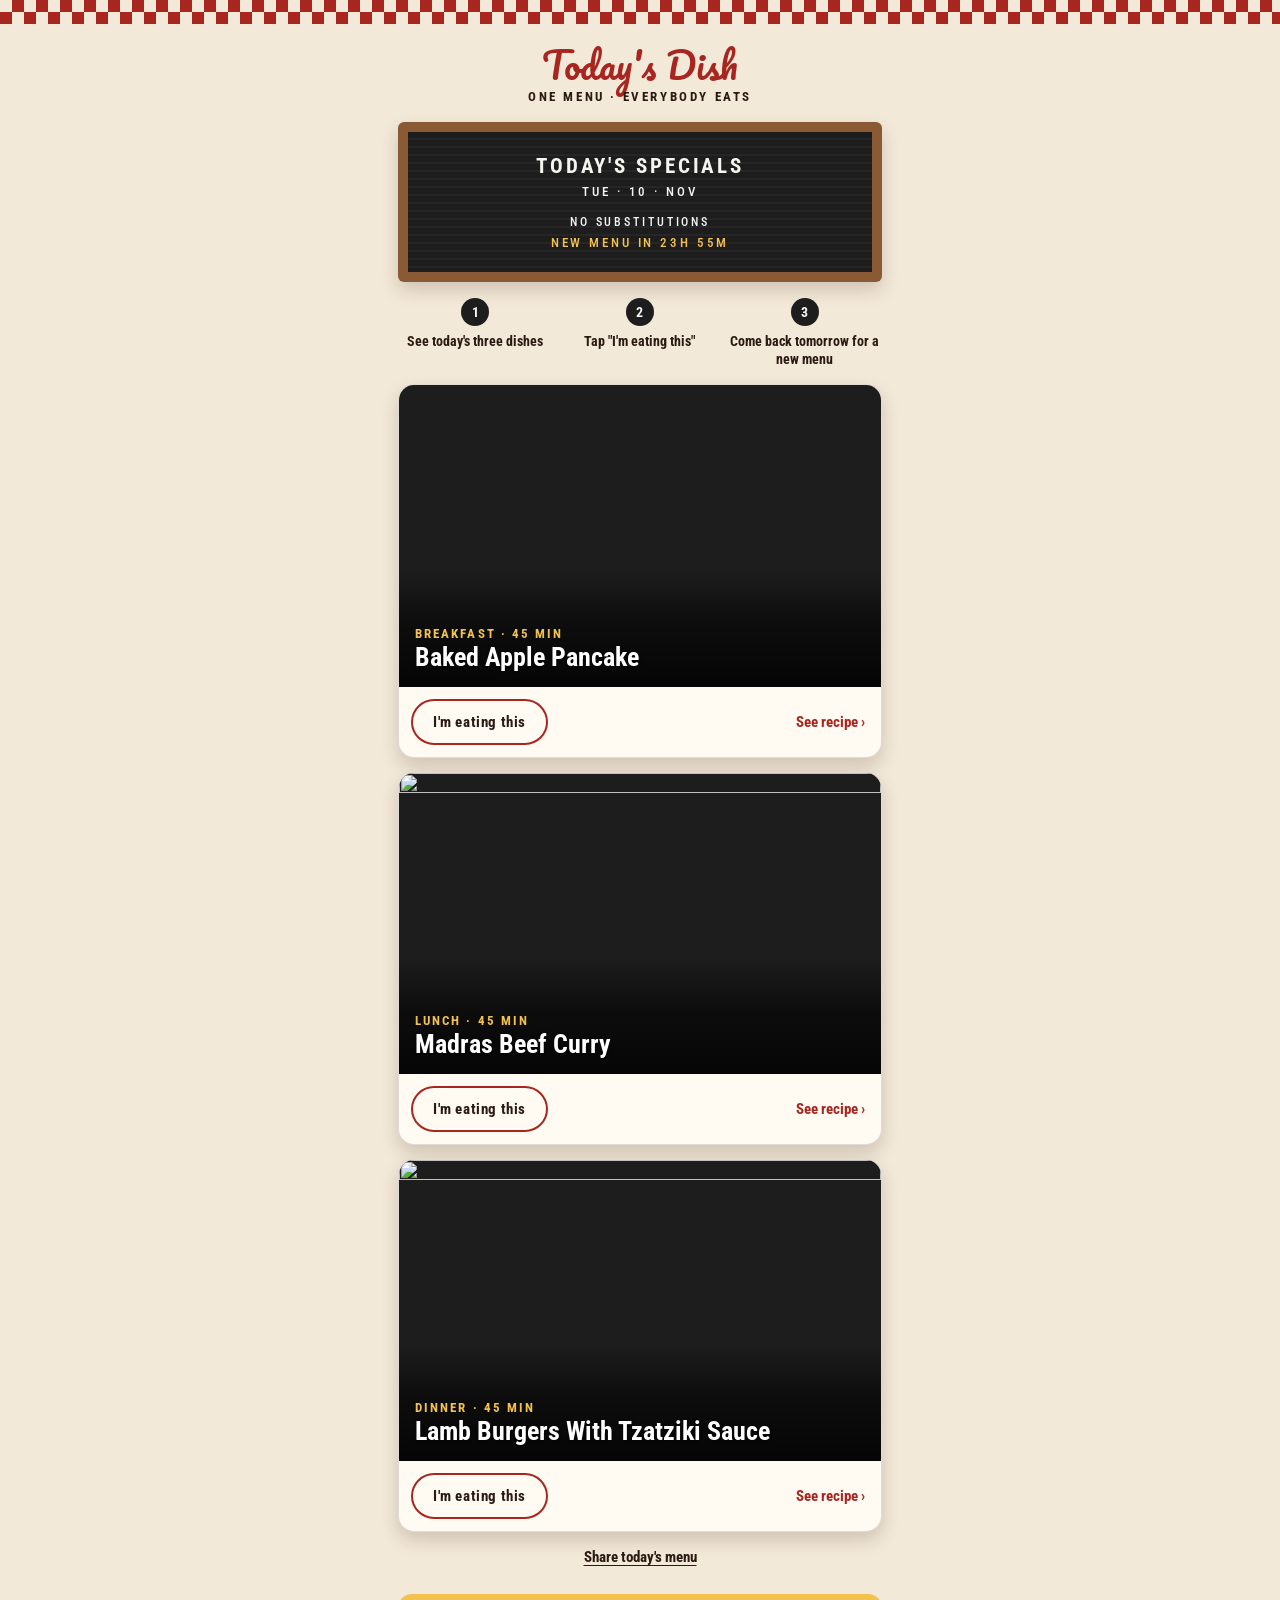
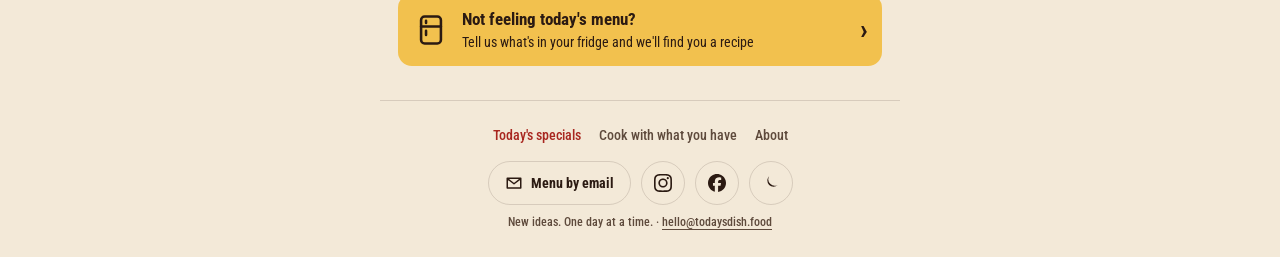
==== commit 3ce1d568: "Home page: big photo dish cards and a how-it-works strip Each dish is a full-width photo with the me" ====
--- a/index.html
+++ b/index.html
@@ -8,7 +8,7 @@
 <link rel="preconnect" href="https://fonts.googleapis.com">
 <link rel="preconnect" href="https://fonts.gstatic.com" crossorigin>
 <link href="https://fonts.googleapis.com/css2?family=Pacifico&family=Roboto+Condensed:wght@500;700&display=swap" rel="stylesheet">
-<link rel="stylesheet" href="assets/diner.css?v=20261110">
+<link rel="stylesheet" href="assets/diner.css?v=20261110b">
 <link rel="icon" href="assets/icon.svg" type="image/svg+xml">
 <link rel="icon" href="assets/icon-192.png" type="image/png" sizes="192x192">
 <link rel="apple-touch-icon" href="assets/apple-touch-icon.png">
@@ -37,7 +37,7 @@
 </head>
 
 <body>
-<script src="assets/common.js?v=20261110"></script>
+<script src="assets/common.js?v=20261110b"></script>
 <div class="checker" aria-hidden="true"></div>
 
 <header class="site-header">
@@ -52,6 +52,13 @@
       <div class="board-date" id="boardDate">· · ·</div>
     </div>
   </section>
+
+  <!-- Shown until a visitor has tapped "I'm eating this" once -->
+  <ol class="howto" id="howto" hidden>
+    <li><b>1</b>See today's three dishes</li>
+    <li><b>2</b>Tap "I'm eating this"</li>
+    <li><b>3</b>Come back tomorrow for a new menu</li>
+  </ol>
 
   <div class="tiles" id="tiles"></div>
   <p class="streak" id="streak" aria-live="polite" hidden></p>
@@ -142,35 +149,36 @@
   for (const [key, label] of MEALS) {
     const d = data[key];
     if (!d) continue;
-    // One card per dish: the photo and the name open the recipe, the button says "I'm eating this"
+    // One card per dish: a big photo with the meal and dish written on it opens the recipe;
+    // underneath, "I'm eating this" and a "See recipe" link
     const tile = el("div", "tile");
     tile.dataset.meal = key;
     const photo = el("button", "tile-photo");
     photo.type = "button";
-    photo.tabIndex = -1;
-    photo.setAttribute("aria-hidden", "true");
+    photo.setAttribute("aria-label", label + ": " + d.name + ". See recipe");
     photo.onclick = () => openRecipe(key, label);
     const img = el("img");
     img.src = d.image;
     img.alt = "";
-    photo.append(img, el("span", "tile-check", "✓"));
-
-    const open = el("button", "tile-open");
-    open.type = "button";
-    open.setAttribute("aria-label", label + ": " + d.name + ". See recipe");
-    open.onclick = () => openRecipe(key, label);
-    open.append(el("span", "tile-label", [label, cookTime(d)].filter(Boolean).join(" · ")),
-      el("span", "tile-name", shortName(d.name)), el("span", "tile-hint", "See recipe ›"));
+    zoomPastBars(img, d);
+    const text = el("span", "tile-text");
+    text.append(el("span", "tile-label", [label, cookTime(d)].filter(Boolean).join(" · ")), el("span", "tile-name", shortName(d.name)));
+    photo.append(img, text, el("span", "tile-check", "✓"));
 
     const eat = el("button", "tile-eat", "I'm eating this");
     eat.type = "button";
     eat.setAttribute("aria-pressed", "false");
     eat.setAttribute("aria-label", "I'm eating today's " + label.toLowerCase());
     eat.onclick = () => toggleEating(key);
+    const open = el("button", "tile-open", "See recipe ›");
+    open.type = "button";
+    open.tabIndex = -1;
+    open.setAttribute("aria-hidden", "true");
+    open.onclick = () => openRecipe(key, label);
     const row = el("div", "tile-row");
-    row.append(eat, el("span", "tile-count"));
-
-    tile.append(photo, open, row);
+    row.append(eat, el("span", "tile-count"), open);
+
+    tile.append(photo, row);
     tiles.append(tile);
   }
   board.append(el("div", "board-foot", "No substitutions"), el("div", "board-next", ""));
@@ -180,6 +188,12 @@
 
   const names = MEALS.filter(([k]) => data[k]).map(([k, label]) => label + ": " + shortName(data[k].name));
   setShareText("Today's specials 🍽️ " + names.join(". ") + ". Everybody eats the same today #TodaysDish");
+}
+
+// Some photos have white bars baked in at the sides (imagePad, measured by the daily job)
+function zoomPastBars(img, d) {
+  const pad = Number(d.imagePad) || 0;
+  if (pad > 0 && pad < 0.35) img.style.setProperty("--zoom", (1 / (1 - 2 * pad)).toFixed(3));
 }
 
 function openRecipe(key, label) {
@@ -187,6 +201,7 @@
   const img = el("img", "sheet-img");
   img.src = d.image;
   img.alt = d.name;
+  zoomPastBars(img, d);
   document.getElementById("recipeImgWrap").replaceChildren(img);
   document.getElementById("recipeMeal").textContent = label;
   document.getElementById("recipeName").textContent = d.name;
@@ -260,6 +275,7 @@
   if (!today) return;
   const log = loadEating();
   const picks = log[today.date] || [];
+  document.getElementById("howto").hidden = Object.keys(log).length > 0;
   document.querySelectorAll(".tile").forEach(t => {
     const on = picks.includes(t.dataset.meal);
     t.classList.toggle("eating", on);
--- a/assets/diner.css
+++ b/assets/diner.css
@@ -101,105 +101,130 @@
 .board-foot { margin-top: 10px; font-size: 12px; }
 .board-next { font-size: 13px; color: var(--gold); }
 
-/* Menu cards under the board: photo left, dish and "I'm eating this" right */
-.tiles { display: flex; flex-direction: column; gap: 12px; margin: 16px 0 0; }
+/* How it works, for first-time visitors */
+.howto {
+  list-style: none;
+  margin: 16px 0 0;
+  padding: 0;
+  display: grid;
+  grid-template-columns: repeat(3, minmax(0, 1fr));
+  gap: 10px;
+  text-align: center;
+  font-size: 14px;
+  font-weight: 700;
+  line-height: 1.3;
+}
+.howto[hidden] { display: none; }
+.howto b {
+  width: 28px;
+  height: 28px;
+  margin: 0 auto 6px;
+  border-radius: 50%;
+  background: var(--felt);
+  color: var(--letter);
+  display: flex;
+  align-items: center;
+  justify-content: center;
+}
+
+/* Dish cards under the board: a big photo with the meal and dish on it, then "I'm eating this" */
+.tiles { display: flex; flex-direction: column; gap: 14px; margin: 16px 0 0; }
 .tile {
-  display: grid;
-  grid-template-columns: 104px minmax(0, 1fr);
-  grid-template-rows: auto auto;
-  column-gap: 14px;
-  row-gap: 8px;
-  align-items: start;
-  padding: 10px;
   background: var(--card);
   border: 1px solid var(--border);
-  border-radius: 14px;
+  border-radius: 16px;
+  overflow: hidden;
+  box-shadow: var(--shadow);
   transition: border-color 200ms ease;
 }
 .tile.eating { border-color: var(--btn); }
 .tile-photo {
-  grid-row: 1 / span 2;
   position: relative;
   display: block;
+  width: 100%;
   padding: 0;
   border: none;
-  background: transparent;
-  cursor: pointer;
+  background: var(--felt);
+  color: #FFFFFF;
+  font-family: inherit;
+  text-align: left;
+  cursor: pointer;
+  overflow: hidden;
 }
 .tile img {
   width: 100%;
-  aspect-ratio: 1 / 1;
-  border-radius: 10px;
+  aspect-ratio: 16 / 10;
   object-fit: cover;
   display: block;
-  background: var(--bg);
-  transition: transform 160ms var(--ease-out);
-}
-.tile-open {
+  transform: scale(var(--zoom, 1));
+  transition: transform 400ms var(--ease-out);
+}
+/* Dark fade so white text reads on any photo */
+.tile-text {
+  position: absolute;
+  inset: auto 0 0 0;
+  padding: 56px 16px 14px;
   display: flex;
   flex-direction: column;
   gap: 2px;
-  padding: 2px 0 0;
-  border: none;
-  background: transparent;
-  color: var(--ink);
-  font-family: inherit;
-  text-align: left;
-  cursor: pointer;
-}
-.tile-label { font-size: 12px; font-weight: 700; letter-spacing: 0.14em; text-transform: uppercase; color: var(--red); }
-.tile-name {
-  font-size: 18px;
-  font-weight: 700;
-  line-height: 1.2;
-  display: -webkit-box;
-  -webkit-box-orient: vertical;
-  -webkit-line-clamp: 2;
-  overflow: hidden;
-}
-.tile-hint { font-size: 14px; font-weight: 500; color: var(--muted); }
-.tile-row { display: flex; align-items: center; gap: 10px; min-width: 0; }
+  background: linear-gradient(180deg, rgba(0, 0, 0, 0) 0%, rgba(0, 0, 0, 0.55) 45%, rgba(0, 0, 0, 0.82) 100%);
+}
+.tile-label { font-size: 13px; font-weight: 700; letter-spacing: 0.16em; text-transform: uppercase; color: var(--gold); }
+.tile-name { font-size: 26px; font-weight: 700; line-height: 1.15; text-shadow: 0 1px 3px rgba(0, 0, 0, 0.5); text-wrap: balance; }
+.tile-row { display: flex; align-items: center; gap: 10px; padding: 12px; }
 .tile-eat {
-  min-height: 44px;
-  padding: 0 16px;
+  min-height: 46px;
+  padding: 0 20px;
   border: 2px solid var(--btn);
   border-radius: 999px;
   background: transparent;
   color: var(--ink);
-  font: 700 14px "Roboto Condensed", Arial, sans-serif;
+  font: 700 15px "Roboto Condensed", Arial, sans-serif;
+  letter-spacing: 0.04em;
   white-space: nowrap;
   cursor: pointer;
   transition: transform 160ms var(--ease-out), background-color 200ms ease, color 200ms ease;
 }
 .tile-eat[aria-pressed="true"] { background: var(--btn); color: var(--btn-text); }
 .tile-eat:active { transform: scale(0.97); }
-.tile-count { font-size: 13px; font-weight: 700; color: var(--red); }
+.tile-count { flex: 1; min-width: 0; font-size: 13px; font-weight: 700; color: var(--red); }
+.tile-open {
+  min-height: 44px;
+  padding: 0 4px;
+  border: none;
+  background: transparent;
+  color: var(--red);
+  font: 700 15px "Roboto Condensed", Arial, sans-serif;
+  white-space: nowrap;
+  cursor: pointer;
+}
 /* "You're eating this" badge on the photo */
 .tile-check {
   position: absolute;
-  top: 6px;
-  right: 6px;
-  width: 26px;
-  height: 26px;
+  top: 12px;
+  right: 12px;
+  width: 34px;
+  height: 34px;
   border-radius: 50%;
   background: var(--btn);
   color: #FFFFFF;
-  font-size: 15px;
-  font-weight: 700;
-  display: flex;
-  align-items: center;
-  justify-content: center;
+  font-size: 19px;
+  font-weight: 700;
+  display: flex;
+  align-items: center;
+  justify-content: center;
+  box-shadow: 0 2px 6px rgba(0, 0, 0, 0.35);
   opacity: 0;
   transform: scale(0.9);
   transition: opacity 200ms var(--ease-out), transform 200ms var(--ease-out);
 }
 .tile.eating .tile-check { opacity: 1; transform: scale(1); }
 @media (hover: hover) and (pointer: fine) {
-  .tile-open:hover .tile-name { color: var(--red); }
-  .tile-open:hover .tile-hint { text-decoration: underline; text-underline-offset: 3px; }
-}
-.tile-photo:active img { transform: scale(0.97); }
-@media (max-width: 350px) { .tile { grid-template-columns: 84px minmax(0, 1fr); column-gap: 10px; } }
+  .tile-photo:hover img { transform: scale(calc(var(--zoom, 1) * 1.03)); }
+  .tile-open:hover { text-decoration: underline; text-underline-offset: 3px; }
+}
+@media (max-width: 380px) { .tile-name { font-size: 22px; } .tile-eat { padding: 0 14px; } }
+@media (prefers-reduced-motion: reduce) { .tile-photo:hover img { transform: scale(var(--zoom, 1)); } }
 
 /* "Cook from your fridge": the way off the menu, as its own card */
 .fridge {
@@ -427,7 +452,8 @@
   font-size: 18px;
   cursor: pointer;
 }
-.sheet-img { width: 100%; aspect-ratio: 3 / 2; object-fit: cover; border-radius: 12px; display: block; }
+#recipeImgWrap { border-radius: 12px; overflow: hidden; }
+.sheet-img { width: 100%; aspect-ratio: 3 / 2; object-fit: cover; display: block; transform: scale(var(--zoom, 1)); }
 .sheet-meal { margin: 14px 0 0; font-size: 12px; font-weight: 700; letter-spacing: 0.16em; text-transform: uppercase; color: var(--red); }
 .sheet-name { margin: 4px 0 4px; font-size: 24px; line-height: 1.2; }
 .sheet-meta { margin: 0; color: var(--muted); font-size: 14px; }
@@ -647,5 +673,5 @@
 .mail-btn:hover { color: var(--red); }
 .footer-note a { padding: 0; text-decoration: underline; text-underline-offset: 3px; }
 @media (prefers-reduced-motion: reduce) {
-  .tile-photo:active img, .fridge:active { transform: none; }
-}
+  .fridge:active { transform: none; }
+}
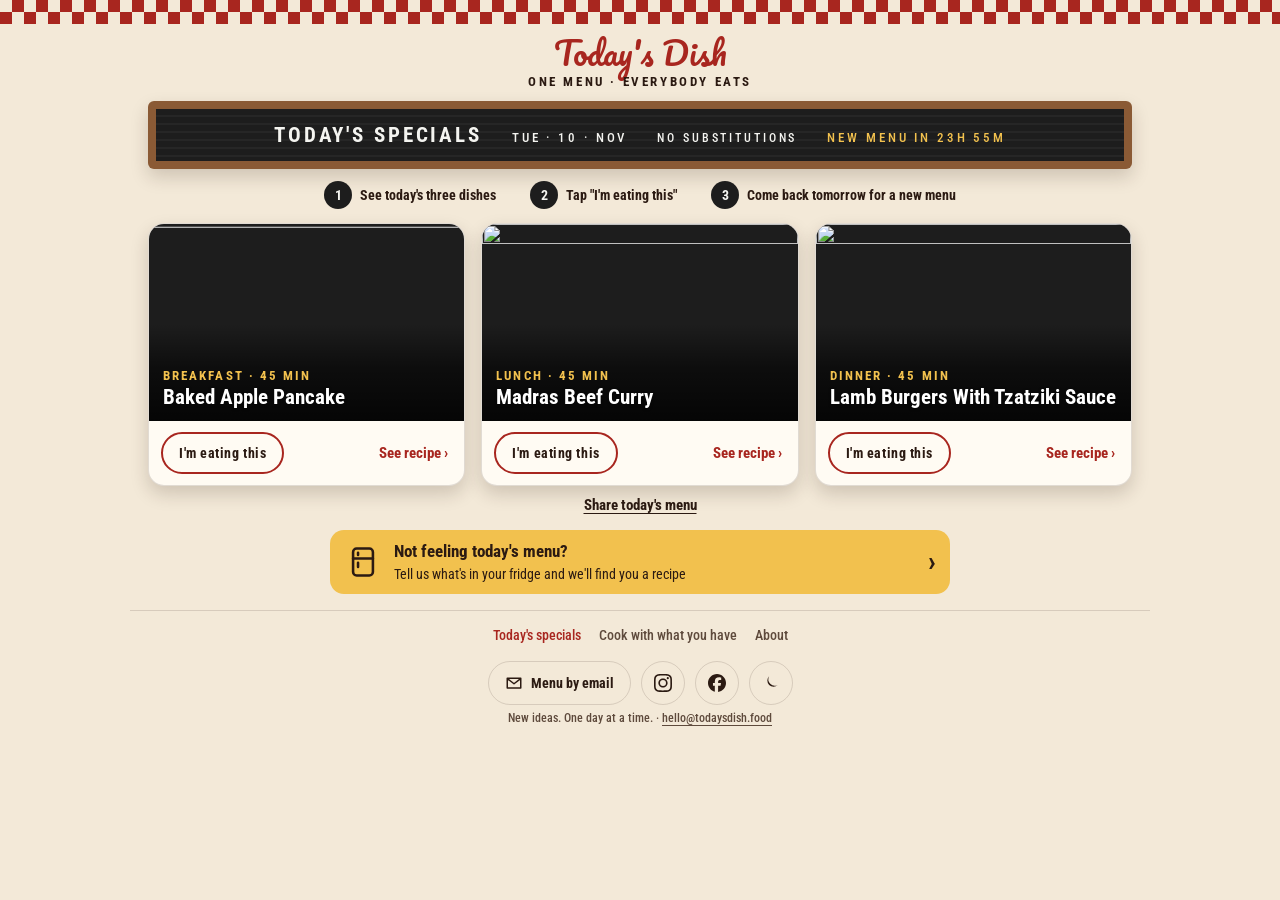
==== commit b5091384: "Home page fits one screen on a computer From 900px wide the three dish cards sit side by side, the l" ====
--- a/index.html
+++ b/index.html
@@ -8,7 +8,7 @@
 <link rel="preconnect" href="https://fonts.googleapis.com">
 <link rel="preconnect" href="https://fonts.gstatic.com" crossorigin>
 <link href="https://fonts.googleapis.com/css2?family=Pacifico&family=Roboto+Condensed:wght@500;700&display=swap" rel="stylesheet">
-<link rel="stylesheet" href="assets/diner.css?v=20261110b">
+<link rel="stylesheet" href="assets/diner.css?v=20261110c">
 <link rel="icon" href="assets/icon.svg" type="image/svg+xml">
 <link rel="icon" href="assets/icon-192.png" type="image/png" sizes="192x192">
 <link rel="apple-touch-icon" href="assets/apple-touch-icon.png">
@@ -36,8 +36,8 @@
 <meta name="twitter:card" content="summary_large_image">
 </head>
 
-<body>
-<script src="assets/common.js?v=20261110b"></script>
+<body class="home">
+<script src="assets/common.js?v=20261110c"></script>
 <div class="checker" aria-hidden="true"></div>
 
 <header class="site-header">
--- a/assets/diner.css
+++ b/assets/diner.css
@@ -675,3 +675,26 @@
 @media (prefers-reduced-motion: reduce) {
   .fridge:active { transform: none; }
 }
+
+/* Home page on a computer: the three dishes side by side, so the whole menu fits one screen */
+@media (min-width: 900px) {
+  .home .site-header { padding-top: 8px; }
+  .home .logo { font-size: 32px; }
+  .home .wrap { max-width: 1020px; }
+  .home .board-frame { margin-top: 12px; padding: 8px; }
+  .home .board { flex-direction: row; flex-wrap: wrap; align-items: baseline; gap: 4px 30px; padding: 14px; }
+  .home .board-foot { margin-top: 0; }
+  .home .howto { display: flex; justify-content: center; gap: 34px; margin-top: 12px; }
+  .home .howto li { display: flex; align-items: center; gap: 8px; }
+  .home .howto b { margin: 0; }
+  .home .tiles { display: grid; grid-template-columns: repeat(3, minmax(0, 1fr)); gap: 16px; margin-top: 14px; }
+  .home .tile-text { padding: 44px 14px 12px; }
+  .home .tile-name { font-size: 21px; }
+  .home .tile-row { padding: 10px 12px; }
+  .home .tile-eat { min-height: 42px; padding: 0 16px; font-size: 14px; }
+  .home .streak { margin-top: 12px; }
+  .home .actions-col { margin-top: 4px; }
+  .home .fridge { max-width: 620px; margin: 10px auto 0; padding: 10px 14px 10px 16px; }
+  .home .site-footer { max-width: 1020px; margin-top: 16px; padding: 8px 18px 12px; }
+  .home .footer-note { margin-top: 2px; }
+}
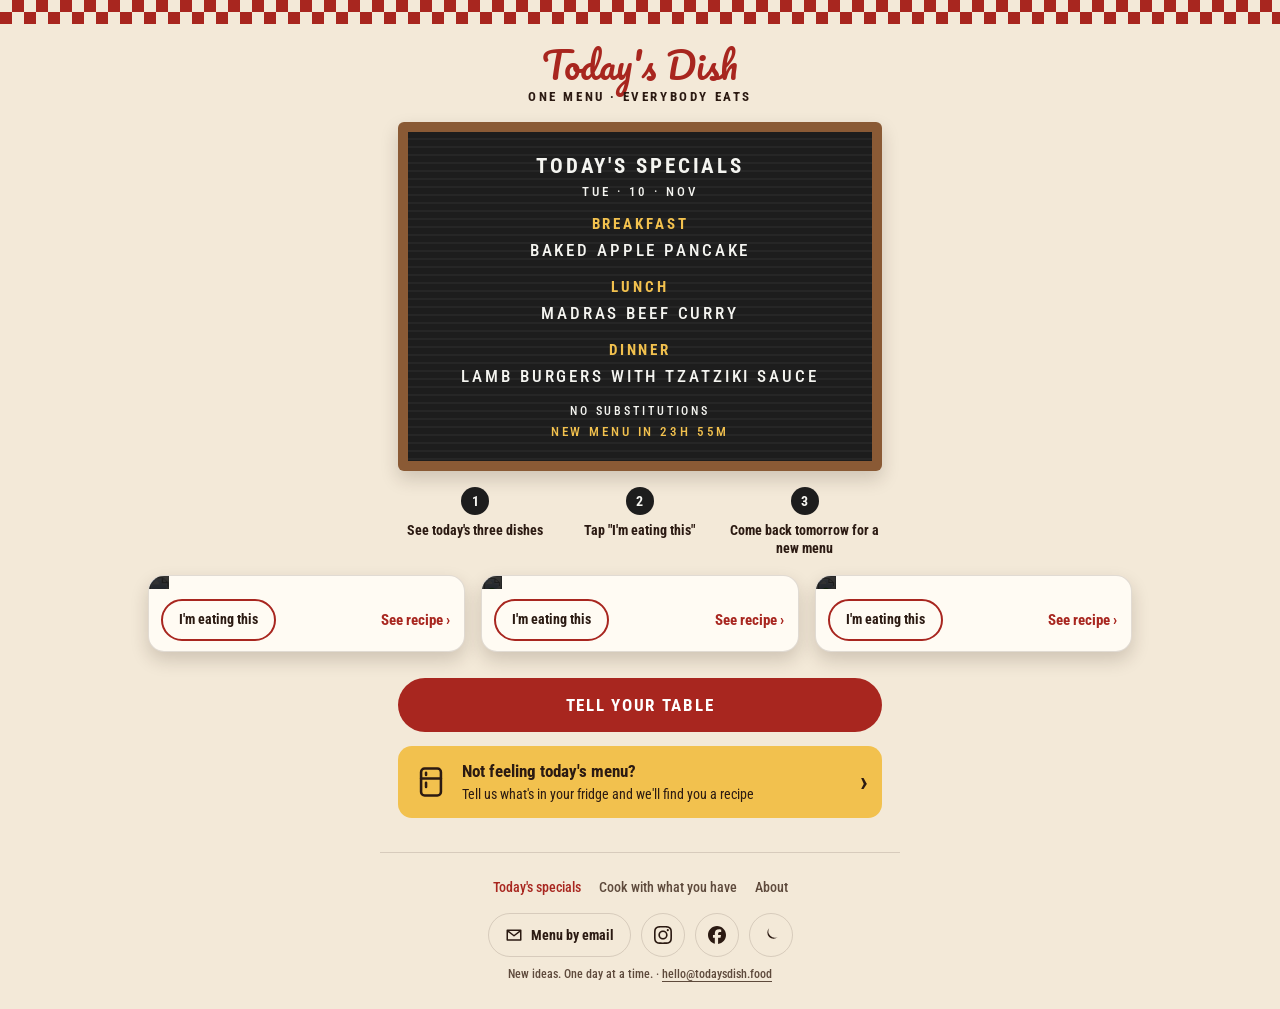
==== commit 8ec1d85a: "Home page: original board and tiles, wide photo cards on computers The letterboard lists the dishes " ====
--- a/index.html
+++ b/index.html
@@ -8,7 +8,7 @@
 <link rel="preconnect" href="https://fonts.googleapis.com">
 <link rel="preconnect" href="https://fonts.gstatic.com" crossorigin>
 <link href="https://fonts.googleapis.com/css2?family=Pacifico&family=Roboto+Condensed:wght@500;700&display=swap" rel="stylesheet">
-<link rel="stylesheet" href="assets/diner.css?v=20261110c">
+<link rel="stylesheet" href="assets/diner.css?v=20261110e">
 <link rel="icon" href="assets/icon.svg" type="image/svg+xml">
 <link rel="icon" href="assets/icon-192.png" type="image/png" sizes="192x192">
 <link rel="apple-touch-icon" href="assets/apple-touch-icon.png">
@@ -37,7 +37,7 @@
 </head>
 
 <body class="home">
-<script src="assets/common.js?v=20261110c"></script>
+<script src="assets/common.js?v=20261110e"></script>
 <div class="checker" aria-hidden="true"></div>
 
 <header class="site-header">
@@ -65,7 +65,7 @@
   <p class="crowd" id="crowd" hidden></p>
 
   <div class="actions-col">
-    <button type="button" class="text-link link-btn" onclick="openShareModal()">Share today's menu</button>
+    <button type="button" class="btn-primary" onclick="openShareModal()">Tell your table</button>
   </div>
 
   <a class="fridge" href="./cook.html">
@@ -149,36 +149,47 @@
   for (const [key, label] of MEALS) {
     const d = data[key];
     if (!d) continue;
-    // One card per dish: a big photo with the meal and dish written on it opens the recipe;
-    // underneath, "I'm eating this" and a "See recipe" link
+    // The dish name on the board opens its recipe too (people tap it)
+    const dish = el("button", "board-dish", shortName(d.name));
+    dish.type = "button";
+    dish.onclick = () => openRecipe(key, label);
+    board.append(el("div", "board-meal", label), dish);
+
+    // Each tile: the photo opens the recipe; its own button says "I'm eating this" in one tap
     const tile = el("div", "tile");
     tile.dataset.meal = key;
-    const photo = el("button", "tile-photo");
-    photo.type = "button";
-    photo.setAttribute("aria-label", label + ": " + d.name + ". See recipe");
-    photo.onclick = () => openRecipe(key, label);
+    const open = el("button", "tile-open");
+    open.type = "button";
+    open.setAttribute("aria-label", label + ": " + d.name + ". See recipe");
+    open.onclick = () => openRecipe(key, label);
     const img = el("img");
     img.src = d.image;
     img.alt = "";
     zoomPastBars(img, d);
+    const photo = el("span", "tile-photo");
+    // On a computer the meal and dish are written on the photo (hidden on phones)
     const text = el("span", "tile-text");
-    text.append(el("span", "tile-label", [label, cookTime(d)].filter(Boolean).join(" · ")), el("span", "tile-name", shortName(d.name)));
+    text.append(el("span", "tile-kicker", [label, cookTime(d)].filter(Boolean).join(" · ")), el("span", "tile-name", shortName(d.name)));
     photo.append(img, text, el("span", "tile-check", "✓"));
+    open.append(photo, el("span", "tile-label", label));
+    if (cookTime(d)) open.append(el("span", "tile-time", cookTime(d)));
+    open.append(el("span", "tile-hint", "See recipe ›"));
 
     const eat = el("button", "tile-eat", "I'm eating this");
     eat.type = "button";
     eat.setAttribute("aria-pressed", "false");
     eat.setAttribute("aria-label", "I'm eating today's " + label.toLowerCase());
     eat.onclick = () => toggleEating(key);
-    const open = el("button", "tile-open", "See recipe ›");
-    open.type = "button";
-    open.tabIndex = -1;
-    open.setAttribute("aria-hidden", "true");
-    open.onclick = () => openRecipe(key, label);
+
+    // "See recipe" beside the button on a computer; on phones it sits under the photo instead
+    const more = el("button", "tile-more", "See recipe ›");
+    more.type = "button";
+    more.tabIndex = -1;
+    more.setAttribute("aria-hidden", "true");
+    more.onclick = () => openRecipe(key, label);
     const row = el("div", "tile-row");
-    row.append(eat, el("span", "tile-count"), open);
-
-    tile.append(photo, row);
+    row.append(eat, el("span", "tile-count"), more);
+    tile.append(open, row);
     tiles.append(tile);
   }
   board.append(el("div", "board-foot", "No substitutions"), el("div", "board-next", ""));
--- a/assets/diner.css
+++ b/assets/diner.css
@@ -92,12 +92,15 @@
   display: flex;
   flex-direction: column;
   gap: 6px;
+  min-height: 300px;
   justify-content: center;
 }
 .board-title { font-size: 21px; font-weight: 700; }
 .board-date { font-size: 13px; }
 .board-meal { margin-top: 10px; font-size: 15px; font-weight: 700; color: var(--gold); }
 .board-dish { font-size: 17px; line-height: 1.35; }
+button.board-dish { padding: 0; border: none; background: none; color: inherit; font-family: inherit; font-weight: inherit; letter-spacing: inherit; text-transform: inherit; cursor: pointer; }
+@media (hover: hover) and (pointer: fine) { button.board-dish:hover { color: var(--gold); } }
 .board-foot { margin-top: 10px; font-size: 12px; }
 .board-next { font-size: 13px; color: var(--gold); }
 
@@ -127,108 +130,84 @@
   justify-content: center;
 }
 
-/* Dish cards under the board: a big photo with the meal and dish on it, then "I'm eating this" */
-.tiles { display: flex; flex-direction: column; gap: 14px; margin: 16px 0 0; }
-.tile {
-  background: var(--card);
-  border: 1px solid var(--border);
-  border-radius: 16px;
-  overflow: hidden;
-  box-shadow: var(--shadow);
-  transition: border-color 200ms ease;
-}
-.tile.eating { border-color: var(--btn); }
-.tile-photo {
-  position: relative;
-  display: block;
-  width: 100%;
+/* Photo tiles under the board */
+.tiles { display: grid; grid-template-columns: repeat(3, minmax(0, 1fr)); gap: 10px; margin: 18px 0 0; }
+.tile { display: flex; flex-direction: column; align-items: stretch; gap: 10px; text-align: center; }
+.tile-open {
+  display: flex;
+  flex-direction: column;
+  gap: 6px;
   padding: 0;
   border: none;
-  background: var(--felt);
-  color: #FFFFFF;
-  font-family: inherit;
-  text-align: left;
-  cursor: pointer;
-  overflow: hidden;
-}
+  background: transparent;
+  color: var(--ink);
+  cursor: pointer;
+  text-align: center;
+}
+/* One-tap "I'm eating this" under each photo */
+.tile-eat {
+  min-height: 44px;
+  padding: 0 6px;
+  border: 2px solid var(--btn);
+  border-radius: 999px;
+  background: transparent;
+  color: var(--ink);
+  font-size: 14px;
+  font-weight: 700;
+  line-height: 1.1;
+  cursor: pointer;
+  transition: transform 160ms var(--ease-out), background-color 200ms ease, color 200ms ease;
+}
+.tile-eat[aria-pressed="true"] { background: var(--btn); color: var(--btn-text); }
+.tile-eat:active { transform: scale(0.97); }
+.tile-count { min-height: 1.2em; font-size: 13px; font-weight: 700; color: var(--red); }
 .tile img {
   width: 100%;
-  aspect-ratio: 16 / 10;
+  aspect-ratio: 1 / 1;
+  border-radius: 8px;
   object-fit: cover;
   display: block;
+  background: var(--card);
   transform: scale(var(--zoom, 1));
-  transition: transform 400ms var(--ease-out);
-}
-/* Dark fade so white text reads on any photo */
-.tile-text {
-  position: absolute;
-  inset: auto 0 0 0;
-  padding: 56px 16px 14px;
-  display: flex;
-  flex-direction: column;
-  gap: 2px;
-  background: linear-gradient(180deg, rgba(0, 0, 0, 0) 0%, rgba(0, 0, 0, 0.55) 45%, rgba(0, 0, 0, 0.82) 100%);
-}
-.tile-label { font-size: 13px; font-weight: 700; letter-spacing: 0.16em; text-transform: uppercase; color: var(--gold); }
-.tile-name { font-size: 26px; font-weight: 700; line-height: 1.15; text-shadow: 0 1px 3px rgba(0, 0, 0, 0.5); text-wrap: balance; }
-.tile-row { display: flex; align-items: center; gap: 10px; padding: 12px; }
-.tile-eat {
-  min-height: 46px;
-  padding: 0 20px;
-  border: 2px solid var(--btn);
-  border-radius: 999px;
-  background: transparent;
-  color: var(--ink);
-  font: 700 15px "Roboto Condensed", Arial, sans-serif;
-  letter-spacing: 0.04em;
-  white-space: nowrap;
-  cursor: pointer;
-  transition: transform 160ms var(--ease-out), background-color 200ms ease, color 200ms ease;
-}
-.tile-eat[aria-pressed="true"] { background: var(--btn); color: var(--btn-text); }
-.tile-eat:active { transform: scale(0.97); }
-.tile-count { flex: 1; min-width: 0; font-size: 13px; font-weight: 700; color: var(--red); }
-.tile-open {
-  min-height: 44px;
-  padding: 0 4px;
-  border: none;
-  background: transparent;
-  color: var(--red);
-  font: 700 15px "Roboto Condensed", Arial, sans-serif;
-  white-space: nowrap;
-  cursor: pointer;
-}
+}
+.tile-photo { position: relative; display: block; border-radius: 8px; overflow: hidden; }
 /* "You're eating this" badge on the photo */
 .tile-check {
   position: absolute;
-  top: 12px;
-  right: 12px;
-  width: 34px;
-  height: 34px;
+  top: 6px;
+  right: 6px;
+  width: 28px;
+  height: 28px;
   border-radius: 50%;
   background: var(--btn);
   color: #FFFFFF;
-  font-size: 19px;
-  font-weight: 700;
-  display: flex;
-  align-items: center;
-  justify-content: center;
-  box-shadow: 0 2px 6px rgba(0, 0, 0, 0.35);
+  font-size: 16px;
+  font-weight: 700;
+  display: flex;
+  align-items: center;
+  justify-content: center;
+  box-shadow: 0 2px 6px rgba(0, 0, 0, 0.3);
   opacity: 0;
   transform: scale(0.9);
   transition: opacity 200ms var(--ease-out), transform 200ms var(--ease-out);
 }
 .tile.eating .tile-check { opacity: 1; transform: scale(1); }
-@media (hover: hover) and (pointer: fine) {
-  .tile-photo:hover img { transform: scale(calc(var(--zoom, 1) * 1.03)); }
-  .tile-open:hover { text-decoration: underline; text-underline-offset: 3px; }
-}
-@media (max-width: 380px) { .tile-name { font-size: 22px; } .tile-eat { padding: 0 14px; } }
-@media (prefers-reduced-motion: reduce) { .tile-photo:hover img { transform: scale(var(--zoom, 1)); } }
+.tile.eating .tile-photo { outline: 3px solid var(--btn); outline-offset: -3px; }
+.tile-label { font-size: 17px; font-weight: 700; letter-spacing: 0.02em; }
+.tile-time { margin-top: -6px; font-size: 14px; font-weight: 500; color: var(--muted); }
+.tile-hint {
+  font-size: 15px;
+  font-weight: 500;
+  color: var(--red);
+}
+@media (hover: hover) and (pointer: fine) { .tile-open:hover .tile-hint { text-decoration: underline; text-underline-offset: 3px; } }
+.tile-photo { transition: transform 160ms var(--ease-out); }
+@media (hover: hover) and (pointer: fine) { .tile-open:hover .tile-photo { transform: translateY(-2px); } }
+.tile-open:active .tile-photo { transform: scale(0.97); }
 
 /* "Cook from your fridge": the way off the menu, as its own card */
 .fridge {
-  margin: 22px 0 0;
+  margin: 14px 0 0;
   padding: 14px 14px 14px 16px;
   display: flex;
   align-items: center;
@@ -249,7 +228,7 @@
 .sr-only { position: absolute; width: 1px; height: 1px; overflow: hidden; clip-path: inset(50%); white-space: nowrap; }
 
 /* Buttons and links */
-.actions-col { display: flex; flex-direction: column; gap: 14px; align-items: center; margin: 10px 0 0; }
+.actions-col { display: flex; flex-direction: column; gap: 14px; align-items: center; margin: 26px 0 0; }
 .btn-primary {
   width: 100%;
   min-height: 54px;
@@ -270,7 +249,7 @@
 a.btn-primary, a.btn-primary:hover { color: var(--btn-text); }
 .btn-primary:disabled { opacity: 0.6; cursor: not-allowed; }
 .text-link { font-size: 15px; font-weight: 700; text-underline-offset: 3px; padding: 6px 0; }
-.streak { margin: 16px 0 0; text-align: center; font-size: 15px; font-weight: 700; line-height: 1.4; }
+.streak { margin: 22px 0 0; text-align: center; font-size: 15px; font-weight: 700; line-height: 1.4; }
 .eat-btn {
   margin: 14px 0 4px;
   width: 100%;
@@ -552,8 +531,7 @@
   .toast, .toast.show { transform: translate(-50%, 0); }
   .share-icon:hover .share-dot, .share-icon:hover .share-logo { translate: none; scale: none; }
   .share-icon:hover .share-dot svg, .share-icon:hover .share-logo { animation: none; }
-  .tile img { transition: none; }
-  .tile-open:hover img { transform: none; }
+  .tile-open:hover .tile-photo { transform: none; }
 }
 @media (prefers-reduced-motion: reduce) {
   .tile-check { transform: none; }
@@ -676,25 +654,58 @@
   .fridge:active { transform: none; }
 }
 
-/* Home page on a computer: the three dishes side by side, so the whole menu fits one screen */
+/* The wide photo card parts stay out of the way on phones */
+.tile-row { display: contents; }
+.tile-text, .tile-more { display: none; }
+
+/* Home page on a computer: the board as always, then the three dishes as wide photo cards */
 @media (min-width: 900px) {
-  .home .site-header { padding-top: 8px; }
-  .home .logo { font-size: 32px; }
   .home .wrap { max-width: 1020px; }
-  .home .board-frame { margin-top: 12px; padding: 8px; }
-  .home .board { flex-direction: row; flex-wrap: wrap; align-items: baseline; gap: 4px 30px; padding: 14px; }
-  .home .board-foot { margin-top: 0; }
-  .home .howto { display: flex; justify-content: center; gap: 34px; margin-top: 12px; }
-  .home .howto li { display: flex; align-items: center; gap: 8px; }
-  .home .howto b { margin: 0; }
-  .home .tiles { display: grid; grid-template-columns: repeat(3, minmax(0, 1fr)); gap: 16px; margin-top: 14px; }
-  .home .tile-text { padding: 44px 14px 12px; }
-  .home .tile-name { font-size: 21px; }
-  .home .tile-row { padding: 10px 12px; }
-  .home .tile-eat { min-height: 42px; padding: 0 16px; font-size: 14px; }
-  .home .streak { margin-top: 12px; }
-  .home .actions-col { margin-top: 4px; }
-  .home .fridge { max-width: 620px; margin: 10px auto 0; padding: 10px 14px 10px 16px; }
-  .home .site-footer { max-width: 1020px; margin-top: 16px; padding: 8px 18px 12px; }
-  .home .footer-note { margin-top: 2px; }
-}
+  .home .board-frame, .home .howto, .home .actions-col, .home .fridge { max-width: 484px; margin-left: auto; margin-right: auto; }
+  .home .tiles { gap: 16px; }
+  .home .tile {
+    gap: 0;
+    text-align: left;
+    background: var(--card);
+    border: 1px solid var(--border);
+    border-radius: 16px;
+    overflow: hidden;
+    box-shadow: var(--shadow);
+  }
+  .home .tile.eating { border-color: var(--btn); }
+  .home .tile.eating .tile-photo { outline: none; }
+  .home .tile-open { gap: 0; }
+  .home .tile-photo { border-radius: 0; background: var(--felt); }
+  .home .tile-open:hover .tile-photo, .home .tile-open:active .tile-photo { transform: none; }
+  .home .tile img { aspect-ratio: 16 / 10; border-radius: 0; }
+  .home .tile-label, .home .tile-time, .home .tile-hint { display: none; }
+  .home .tile-text {
+    position: absolute;
+    inset: auto 0 0 0;
+    padding: 44px 14px 12px;
+    display: flex;
+    flex-direction: column;
+    gap: 2px;
+    text-align: left;
+    color: #FFFFFF;
+    background: linear-gradient(180deg, rgba(0, 0, 0, 0) 0%, rgba(0, 0, 0, 0.55) 45%, rgba(0, 0, 0, 0.82) 100%);
+  }
+  .home .tile-kicker { font-size: 13px; font-weight: 700; letter-spacing: 0.16em; text-transform: uppercase; color: var(--gold); }
+  .home .tile-name { font-size: 21px; font-weight: 700; line-height: 1.15; text-shadow: 0 1px 3px rgba(0, 0, 0, 0.5); }
+  .home .tile-check { top: 10px; right: 10px; }
+  .home .tile-row { display: flex; align-items: center; gap: 10px; padding: 10px 12px; }
+  .home .tile-eat { min-height: 42px; padding: 0 16px; white-space: nowrap; }
+  .home .tile-count { flex: 1; min-width: 0; min-height: 0; }
+  .home .tile-more {
+    display: inline-block;
+    min-height: 42px;
+    padding: 0 2px;
+    border: none;
+    background: transparent;
+    color: var(--red);
+    font: 700 15px "Roboto Condensed", Arial, sans-serif;
+    white-space: nowrap;
+    cursor: pointer;
+  }
+  .home .tile-more:hover { text-decoration: underline; text-underline-offset: 3px; }
+}
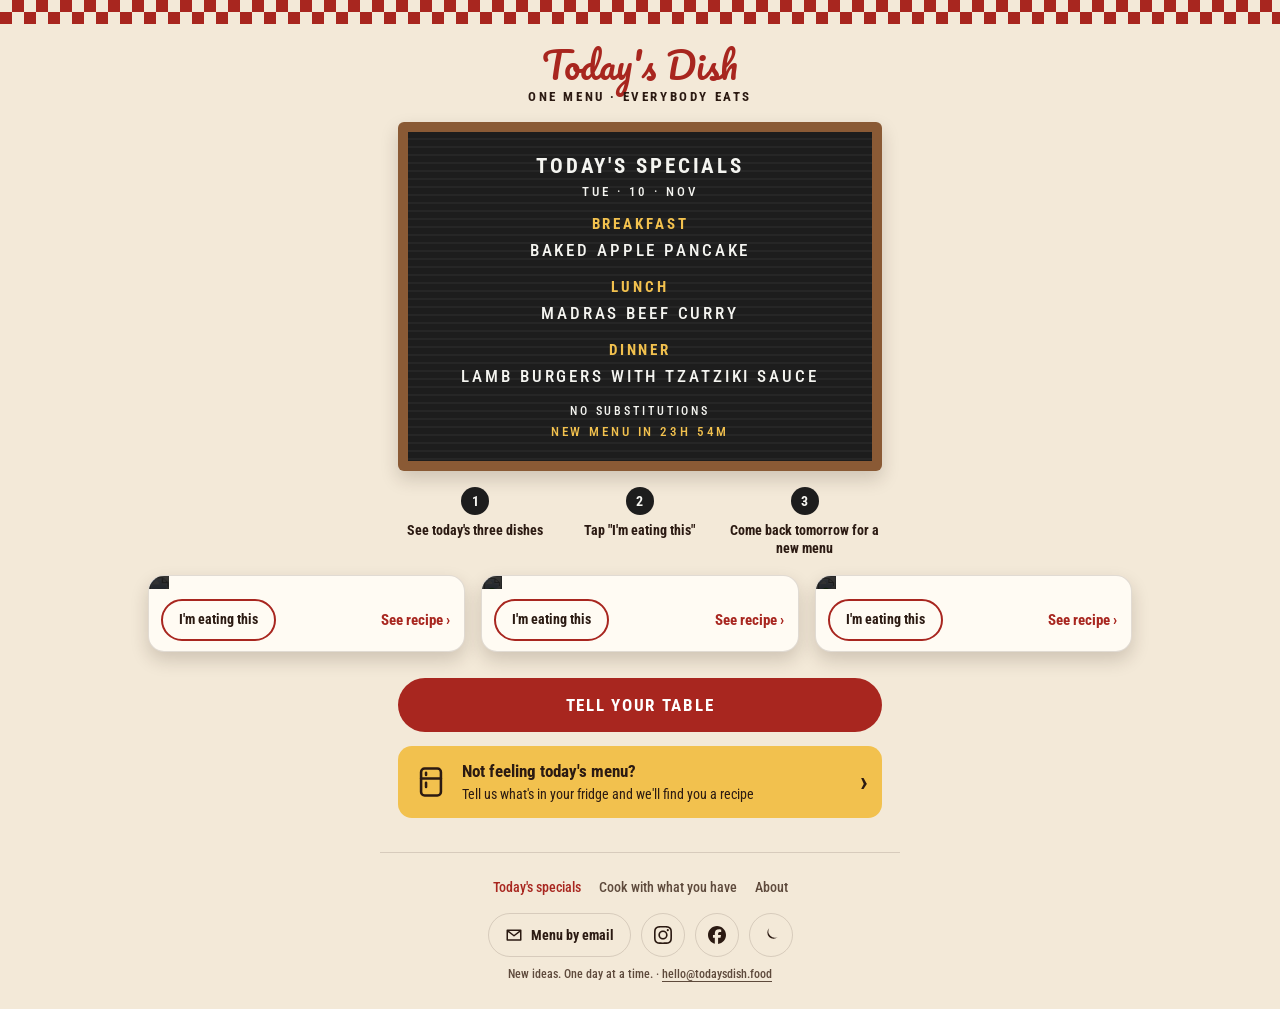
==== commit cb8821a4: "Remove the emoji from the sign-up pop-up heading Co-Authored-By: Claude Fable 5.2 <noreply@anthropic" ====
--- a/index.html
+++ b/index.html
@@ -8,7 +8,7 @@
 <link rel="preconnect" href="https://fonts.googleapis.com">
 <link rel="preconnect" href="https://fonts.gstatic.com" crossorigin>
 <link href="https://fonts.googleapis.com/css2?family=Pacifico&family=Roboto+Condensed:wght@500;700&display=swap" rel="stylesheet">
-<link rel="stylesheet" href="assets/diner.css?v=20261110e">
+<link rel="stylesheet" href="assets/diner.css?v=20261110f">
 <link rel="icon" href="assets/icon.svg" type="image/svg+xml">
 <link rel="icon" href="assets/icon-192.png" type="image/png" sizes="192x192">
 <link rel="apple-touch-icon" href="assets/apple-touch-icon.png">
@@ -37,7 +37,7 @@
 </head>
 
 <body class="home">
-<script src="assets/common.js?v=20261110e"></script>
+<script src="assets/common.js?v=20261110f"></script>
 <div class="checker" aria-hidden="true"></div>
 
 <header class="site-header">
